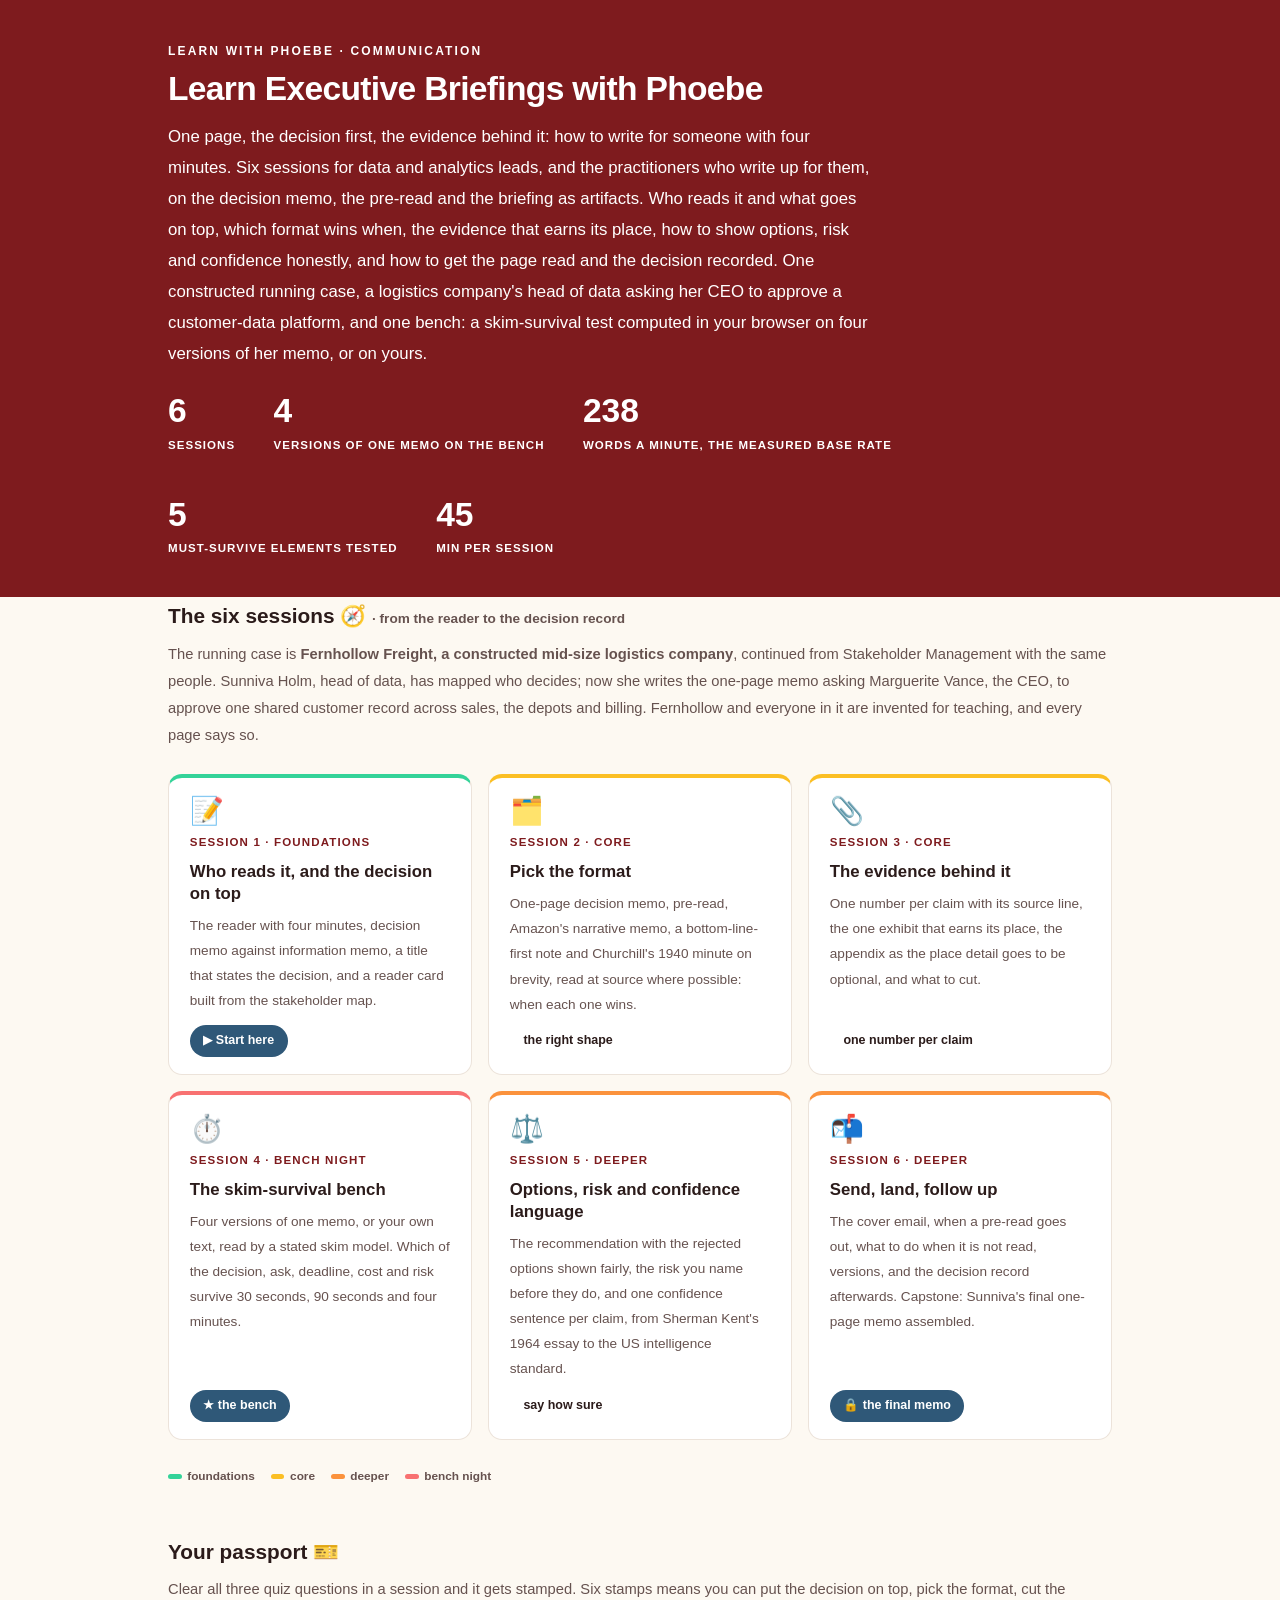
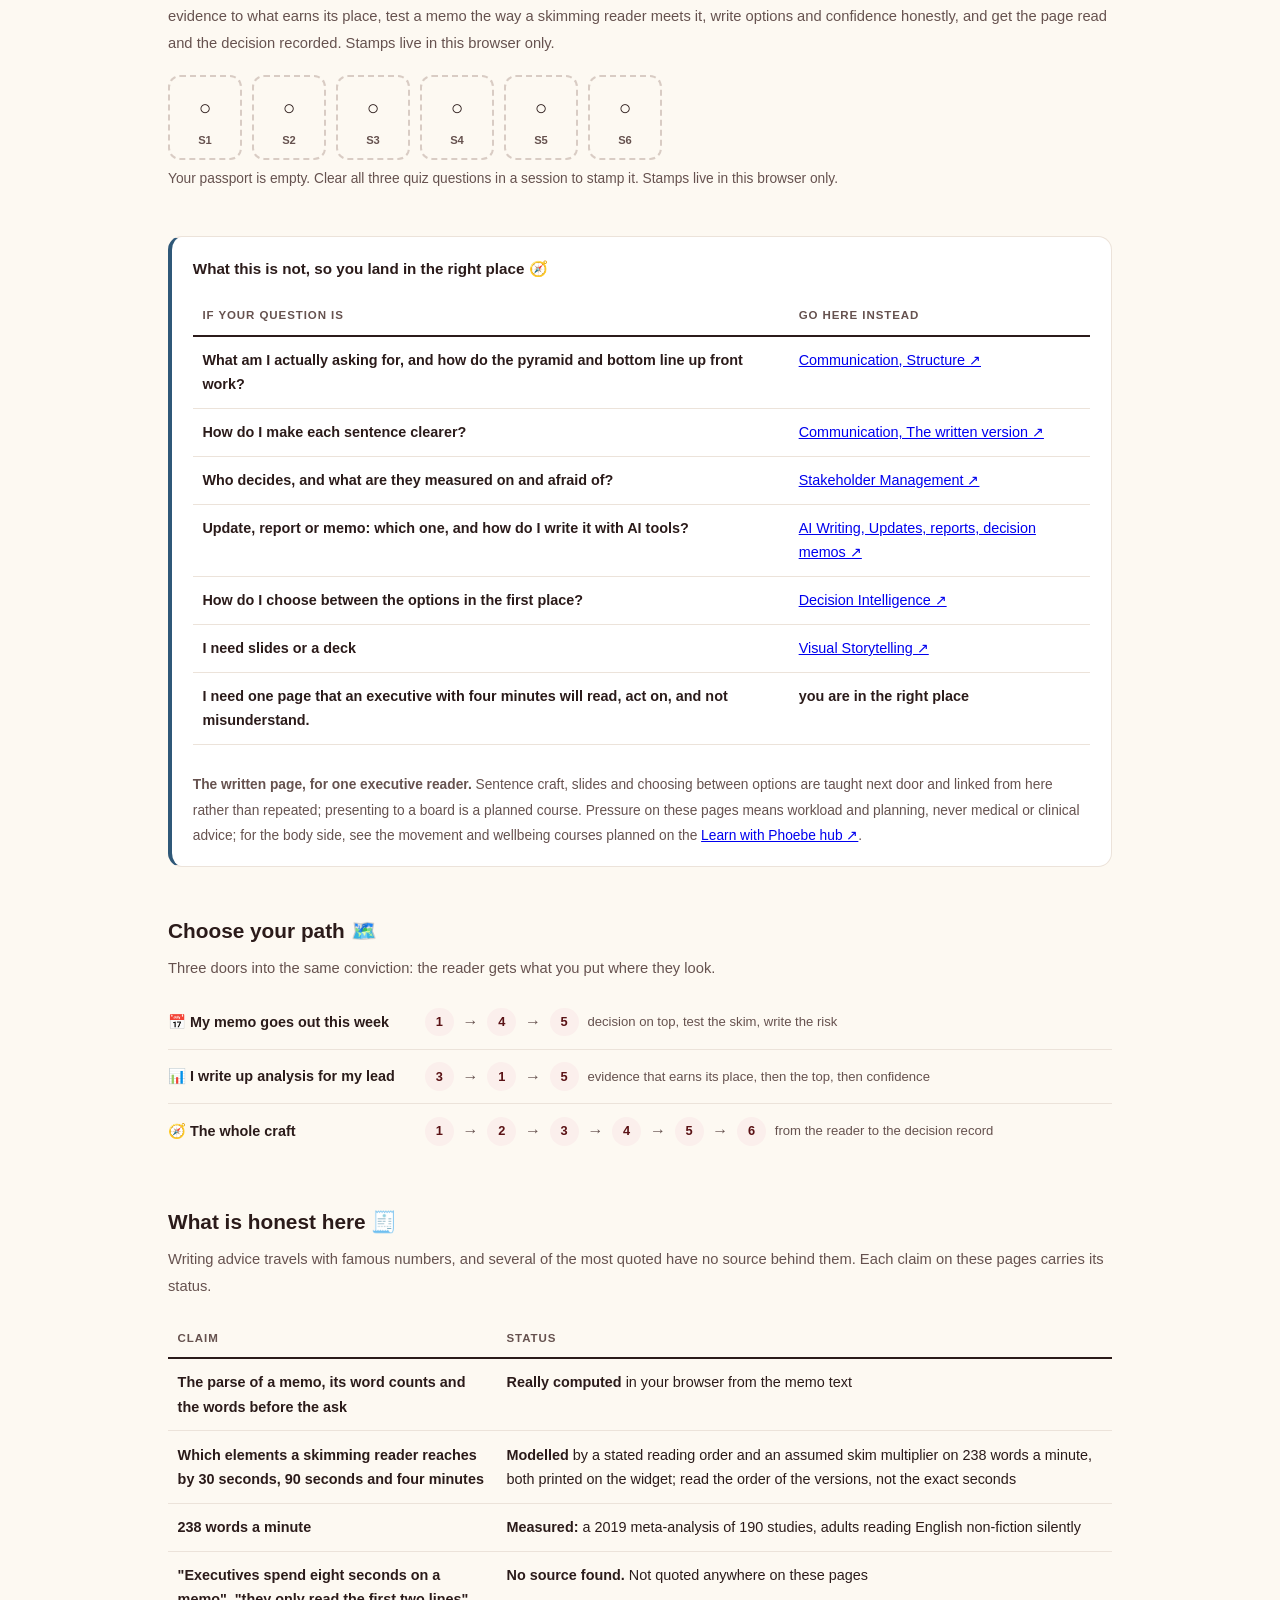
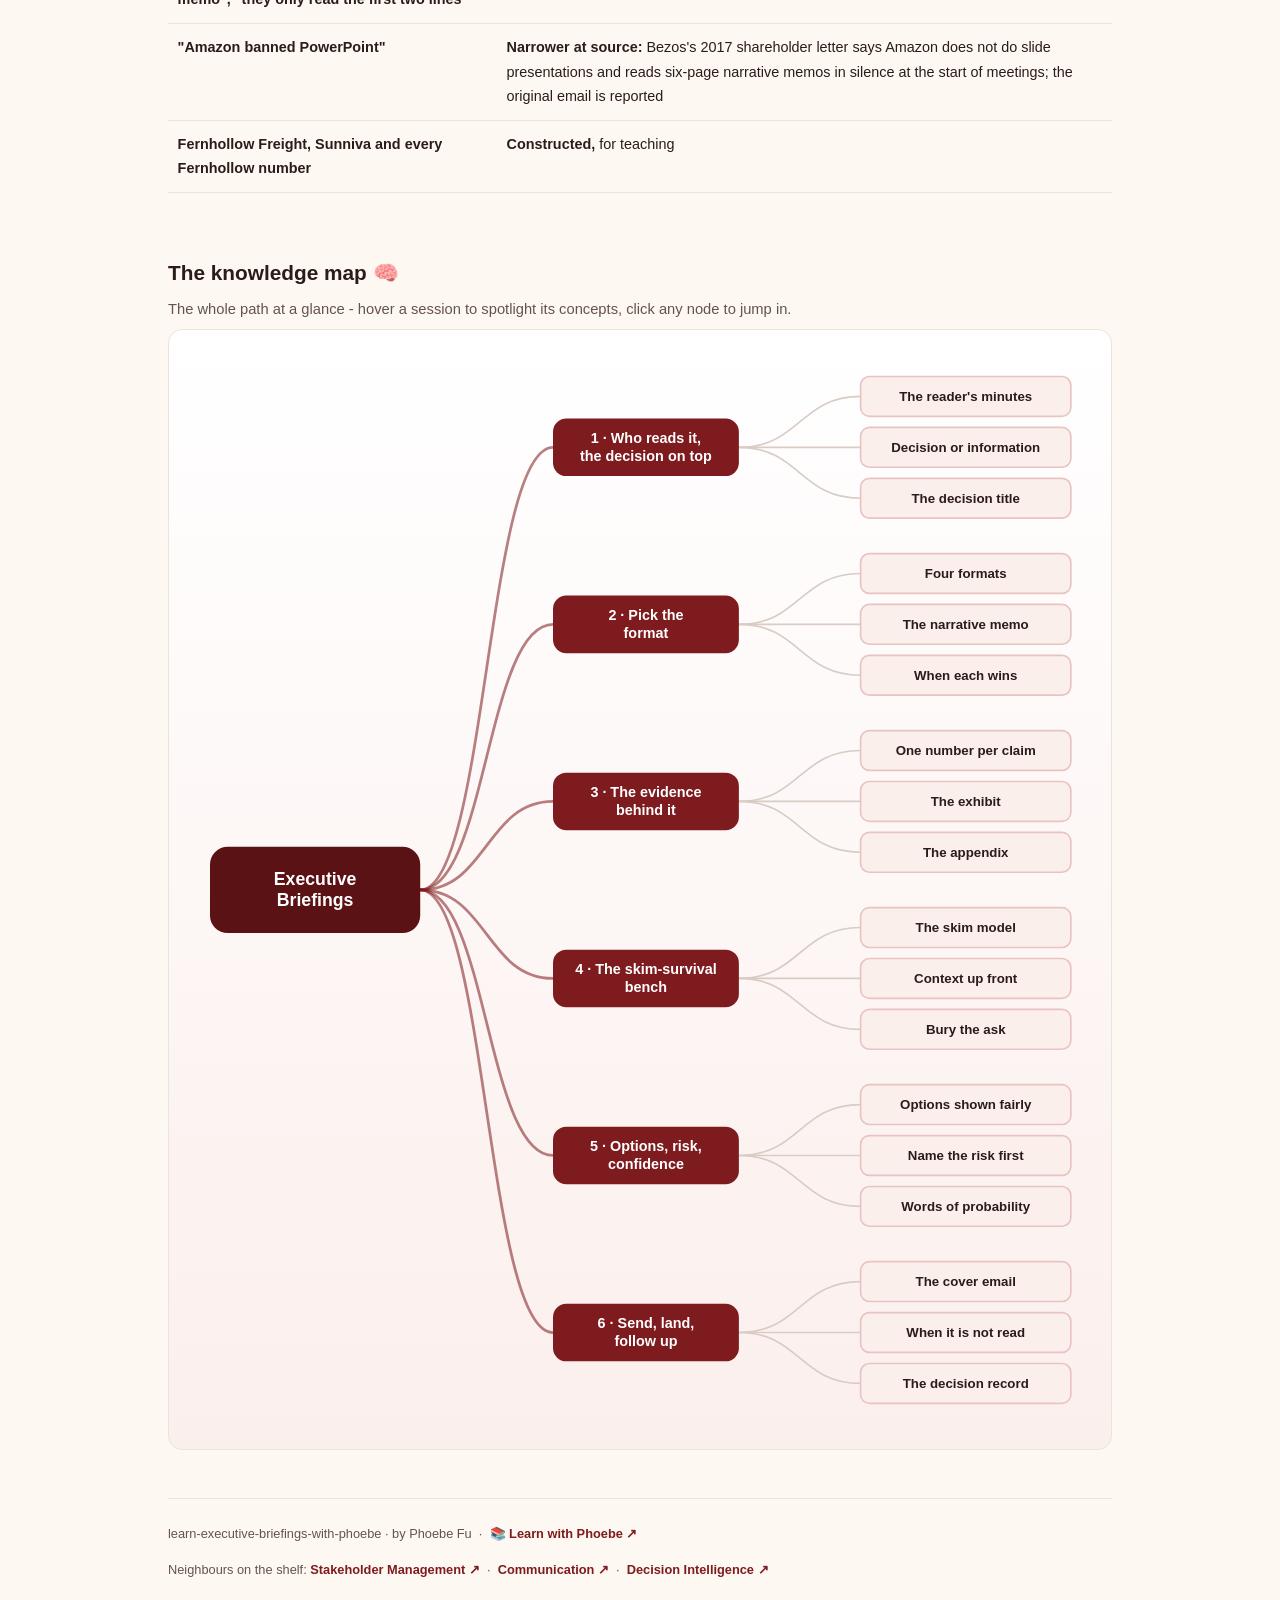
==== index.html @ 13fd1278 "Executive Briefings & Memos: six sessions on the one-page decision memo, with a skim-survival bench " ====
<!DOCTYPE html>
<html lang="en">
<head>
<meta charset="UTF-8">
<meta name="viewport" content="width=device-width, initial-scale=1.0">
<!-- social:start -->
<meta name="description" content="Six sessions on writing one page for an executive who has four minutes: the decision on top, the right format, the evidence behind it, a skim-survival bench computed in your browser, options and confidence language, and getting the memo read. Free, by Phoebe Fu.">
<meta property="og:type" content="website">
<meta property="og:site_name" content="Learn with Phoebe">
<meta property="og:title" content="Learn Executive Briefings with Phoebe">
<meta property="og:description" content="One page, the decision first, the evidence behind it: how to write for someone with four minutes.">
<meta property="og:url" content="https://phoebefu6.github.io/learn-executive-briefings-with-phoebe/">
<meta property="og:image" content="https://phoebefu6.github.io/learn-executive-briefings-with-phoebe/assets/og-cover.png">
<meta property="og:image:width" content="1200">
<meta property="og:image:height" content="630">
<meta name="twitter:card" content="summary_large_image">
<meta name="twitter:title" content="Learn Executive Briefings with Phoebe">
<meta name="twitter:description" content="One page, the decision first, the evidence behind it. A skim-survival bench computed in your browser.">
<meta name="twitter:image" content="https://phoebefu6.github.io/learn-executive-briefings-with-phoebe/assets/og-cover.png">
<!-- social:end -->
<title>Learn Executive Briefings with Phoebe</title>
<link rel="stylesheet" href="assets/style.css?v=2">
<style>

  .stats-row { display: flex; gap: 2.4rem; margin-top: 1.5rem; flex-wrap: wrap; }
  .stat b { display: block; font-size: 2.1rem; font-weight: 800; line-height: 1.05; font-variant-numeric: tabular-nums; }
  .stat span { font-size: .72rem; opacity: 1; text-transform: uppercase; letter-spacing: .09em; font-weight: 600; }

  .course-grid { display: grid; grid-template-columns: repeat(auto-fit, minmax(17rem, 1fr)); gap: 1rem; margin-top: 1.5rem; }
  .course-card {
    border: 1px solid var(--hairline);
    border-top: 4px solid var(--diff, var(--indigo));
    border-radius: var(--radius);
    padding: 1.2rem 1.3rem 1.1rem;
    display: flex;
    flex-direction: column;
    gap: .5rem;
    text-decoration: none;
    color: var(--ink);
    background: #fff;
    transition: box-shadow .15s ease, border-color .15s ease, transform .15s ease;
    position: relative;
  }
  .course-card:hover { border-color: var(--indigo-soft); border-top-color: var(--diff, var(--indigo)); box-shadow: 0 8px 28px rgba(var(--shadow-rgb),.16); transform: translateY(-3px); }
  .course-card .cicon { font-size: 1.7rem; line-height: 1; }
  .course-card .cnum { font-size: .72rem; font-weight: 700; color: var(--indigo); text-transform: uppercase; letter-spacing: .1em; }
  .course-card h3 { font-size: 1.05rem; font-weight: 800; line-height: 1.3; }
  .course-card p { font-size: .85rem; color: var(--muted); flex: 1; }
  .course-card .meta { display: flex; gap: .4rem; flex-wrap: wrap; }

  .diff-legend { display: flex; gap: 1rem; margin-top: 1.6rem; font-size: .74rem; color: var(--muted); font-weight: 600; flex-wrap: wrap; }
  .diff-legend i { display: inline-block; width: .85rem; height: .35rem; border-radius: 999px; margin-right: .35rem; vertical-align: middle; }

  .paths { margin-top: 2.6rem; }
  .paths h2 { font-size: 1.3rem; font-weight: 800; margin-bottom: .3rem; }
  .paths .plede { color: var(--muted); font-size: .92rem; margin-bottom: .8rem; }
  .path { display: flex; gap: .55rem; align-items: center; padding: .75rem 0; border-bottom: .5px solid var(--hairline); flex-wrap: wrap; }
  .path:last-child { border-bottom: none; }
  .path b { min-width: 15.5rem; font-size: .9rem; }
  .path .pstep { background: var(--indigo-50); color: var(--indigo-deep); border-radius: 999px; padding: .16rem .68rem; font-weight: 700; font-size: .8rem; text-decoration: none; transition: all .12s ease; }
  .path .pstep:hover { background: var(--indigo); color: #fff; }
  .path .parr { color: var(--muted); font-weight: 700; }

  .mm-section { margin-top: 1.6rem; }
  .mm-section h2 { font-size: 1.3rem; font-weight: 800; margin-bottom: .2rem; }
  .mm-section .mm-lede { color: var(--muted); font-size: .92rem; margin-bottom: .4rem; }
  .mm-wrap { border: 1px solid var(--hairline); border-radius: var(--radius); background: linear-gradient(180deg,#fff,var(--indigo-50)); padding: .6rem; overflow-x: auto; }
  .mm-svg { width: 100%; height: auto; display: block; max-width: 60rem; margin: 0 auto; min-width: 34rem; }
  .mm-link { cursor: pointer; text-decoration: none; }
  .mm-node rect { transition: opacity .15s ease, filter .15s ease; }
  .mm-node text { pointer-events: none; }
  .mm-link:hover .mm-node rect { filter: brightness(1.06); }
  .mm-edge { transition: opacity .15s ease; }

  .not-this { border: 1px solid var(--hairline); border-left: 4px solid var(--clay); border-radius: var(--radius); background: #fff; padding: 1.1rem 1.3rem; margin-top: 1.2rem; }
  .not-this h3 { font-size: .95rem; font-weight: 800; margin-bottom: .5rem; }
</style>
</head>
<body>
<header class="masthead">
  <div class="wrap">
    <div class="eyebrow">Learn with Phoebe · Communication</div>
    <h1>Learn <span class="accent">Executive Briefings</span> with Phoebe</h1>
    <p class="sub">One page, the decision first, the evidence behind it: how to write for someone with four minutes. Six sessions for data and analytics leads, and the practitioners who write up for them, on the decision memo, the pre-read and the briefing as artifacts. Who reads it and what goes on top, which format wins when, the evidence that earns its place, how to show options, risk and confidence honestly, and how to get the page read and the decision recorded. One constructed running case, a logistics company's head of data asking her CEO to approve a customer-data platform, and one bench: a skim-survival test computed in your browser on four versions of her memo, or on yours.</p>
    <div class="stats-row">
      <div class="stat"><b data-count="6">6</b><span>sessions</span></div>
      <div class="stat"><b data-count="4">4</b><span>versions of one memo on the bench</span></div>
      <div class="stat"><b data-count="238">238</b><span>words a minute, the measured base rate</span></div>
      <div class="stat"><b data-count="5">5</b><span>must-survive elements tested</span></div>
      <div class="stat"><b data-count="45">45</b><span>min per session</span></div>
    </div>
  </div>
</header>
<main class="wrap">
  <section class="section">
    <div class="paths" style="margin-top:0">
      <h2>The six sessions 🧭 <span style="font-size:.85rem;font-weight:600;color:var(--muted)">· from the reader to the decision record</span></h2>
      <p class="plede">The running case is <strong>Fernhollow Freight, a constructed mid-size logistics company</strong>, continued from Stakeholder Management with the same people. Sunniva Holm, head of data, has mapped who decides; now she writes the one-page memo asking Marguerite Vance, the CEO, to approve one shared customer record across sales, the depots and billing. Fernhollow and everyone in it are invented for teaching, and every page says so.</p>
    </div>
    <div class="course-grid">
      <a class="course-card" href="courses/01-the-decision-on-top.html" style="--diff:#34D399">
        <span class="cicon">📝</span>
        <span class="cnum">Session 1 · foundations</span>
        <h3>Who reads it, and the decision on top</h3>
        <p>The reader with four minutes, decision memo against information memo, a title that states the decision, and a reader card built from the stakeholder map.</p>
        <span class="meta"><span class="pill amber">▶ Start here</span></span>
      </a>
      <a class="course-card" href="courses/02-pick-the-format.html" style="--diff:#FBBF24">
        <span class="cicon">🗂️</span>
        <span class="cnum">Session 2 · core</span>
        <h3>Pick the format</h3>
        <p>One-page decision memo, pre-read, Amazon's narrative memo, a bottom-line-first note and Churchill's 1940 minute on brevity, read at source where possible: when each one wins.</p>
        <span class="meta"><span class="pill">the right shape</span></span>
      </a>
      <a class="course-card" href="courses/03-the-evidence-behind-it.html" style="--diff:#FBBF24">
        <span class="cicon">📎</span>
        <span class="cnum">Session 3 · core</span>
        <h3>The evidence behind it</h3>
        <p>One number per claim with its source line, the one exhibit that earns its place, the appendix as the place detail goes to be optional, and what to cut.</p>
        <span class="meta"><span class="pill">one number per claim</span></span>
      </a>
      <a class="course-card" href="courses/04-the-skim-survival-bench.html" style="--diff:#F87171">
        <span class="cicon">⏱️</span>
        <span class="cnum">Session 4 · bench night</span>
        <h3>The skim-survival bench</h3>
        <p>Four versions of one memo, or your own text, read by a stated skim model. Which of the decision, ask, deadline, cost and risk survive 30 seconds, 90 seconds and four minutes.</p>
        <span class="meta"><span class="pill amber">★ the bench</span></span>
      </a>
      <a class="course-card" href="courses/05-options-risk-and-confidence.html" style="--diff:#FB923C">
        <span class="cicon">⚖️</span>
        <span class="cnum">Session 5 · deeper</span>
        <h3>Options, risk and confidence language</h3>
        <p>The recommendation with the rejected options shown fairly, the risk you name before they do, and one confidence sentence per claim, from Sherman Kent's 1964 essay to the US intelligence standard.</p>
        <span class="meta"><span class="pill">say how sure</span></span>
      </a>
      <a class="course-card" href="courses/06-send-land-follow-up.html" style="--diff:#FB923C">
        <span class="cicon">📬</span>
        <span class="cnum">Session 6 · deeper</span>
        <h3>Send, land, follow up</h3>
        <p>The cover email, when a pre-read goes out, what to do when it is not read, versions, and the decision record afterwards. Capstone: Sunniva's final one-page memo assembled.</p>
        <span class="meta"><span class="pill amber">🔒 the final memo</span></span>
      </a>
    </div>
    <div class="diff-legend">
      <span><i style="background:#34D399"></i>foundations</span>
      <span><i style="background:#FBBF24"></i>core</span>
      <span><i style="background:#FB923C"></i>deeper</span>
      <span><i style="background:#F87171"></i>bench night</span>
    </div>
  </section>
  <section class="section">
    <div class="paths" style="margin-top:0">
      <h2>Your passport 🎫</h2>
      <p class="plede">Clear all three quiz questions in a session and it gets stamped. Six stamps means you can put the decision on top, pick the format, cut the evidence to what earns its place, test a memo the way a skimming reader meets it, write options and confidence honestly, and get the page read and the decision recorded. Stamps live in this browser only.</p>
    </div>
    <div class="pp-strip"></div>
  </section>
  <section class="section">
    <div class="not-this">
      <h3>What this is not, so you land in the right place 🧭</h3>
      <table class="clean">
        <tr><th>If your question is</th><th>Go here instead</th></tr>
        <tr><td>What am I actually asking for, and how do the pyramid and bottom line up front work?</td><td><a href="https://phoebefu6.github.io/learn-communication-with-phoebe/courses/03-structure.html">Communication, Structure ↗</a></td></tr>
        <tr><td>How do I make each sentence clearer?</td><td><a href="https://phoebefu6.github.io/learn-communication-with-phoebe/courses/04-the-written-version.html">Communication, The written version ↗</a></td></tr>
        <tr><td>Who decides, and what are they measured on and afraid of?</td><td><a href="https://phoebefu6.github.io/learn-stakeholder-management-with-phoebe/">Stakeholder Management ↗</a></td></tr>
        <tr><td>Update, report or memo: which one, and how do I write it with AI tools?</td><td><a href="https://phoebefu6.github.io/learn-ai-writing-with-phoebe/courses/b5-updates-and-memos.html">AI Writing, Updates, reports, decision memos ↗</a></td></tr>
        <tr><td>How do I choose between the options in the first place?</td><td><a href="https://phoebefu6.github.io/learn-decision-intelligence-with-phoebe/">Decision Intelligence ↗</a></td></tr>
        <tr><td>I need slides or a deck</td><td><a href="https://phoebefu6.github.io/learn-visual-storytelling-with-phoebe/">Visual Storytelling ↗</a></td></tr>
        <tr><td><strong>I need one page that an executive with four minutes will read, act on, and not misunderstand.</strong></td><td><strong>you are in the right place</strong></td></tr>
      </table>
      <p style="margin-top:.7rem;font-size:.86rem;color:var(--muted)"><strong>The written page, for one executive reader.</strong> Sentence craft, slides and choosing between options are taught next door and linked from here rather than repeated; presenting to a board is a planned course. Pressure on these pages means workload and planning, never medical or clinical advice; for the body side, see the movement and wellbeing courses planned on the <a href="https://phoebefu6.github.io/learn-with-phoebe/">Learn with Phoebe hub ↗</a>.</p>
    </div>
  </section>
  <section class="section">
    <div class="paths">
      <h2>Choose your path 🗺️</h2>
      <p class="plede">Three doors into the same conviction: the reader gets what you put where they look.</p>
      <div class="path"><b>📅 My memo goes out this week</b>
        <a class="pstep" href="courses/01-the-decision-on-top.html">1</a><span class="parr">→</span>
        <a class="pstep" href="courses/04-the-skim-survival-bench.html">4</a><span class="parr">→</span>
        <a class="pstep" href="courses/05-options-risk-and-confidence.html">5</a>
        <span style="font-size:.82rem;color:var(--muted)">decision on top, test the skim, write the risk</span>
      </div>
      <div class="path"><b>📊 I write up analysis for my lead</b>
        <a class="pstep" href="courses/03-the-evidence-behind-it.html">3</a><span class="parr">→</span>
        <a class="pstep" href="courses/01-the-decision-on-top.html">1</a><span class="parr">→</span>
        <a class="pstep" href="courses/05-options-risk-and-confidence.html">5</a>
        <span style="font-size:.82rem;color:var(--muted)">evidence that earns its place, then the top, then confidence</span>
      </div>
      <div class="path"><b>🧭 The whole craft</b>
        <a class="pstep" href="courses/01-the-decision-on-top.html">1</a><span class="parr">→</span>
        <a class="pstep" href="courses/02-pick-the-format.html">2</a><span class="parr">→</span>
        <a class="pstep" href="courses/03-the-evidence-behind-it.html">3</a><span class="parr">→</span>
        <a class="pstep" href="courses/04-the-skim-survival-bench.html">4</a><span class="parr">→</span>
        <a class="pstep" href="courses/05-options-risk-and-confidence.html">5</a><span class="parr">→</span>
        <a class="pstep" href="courses/06-send-land-follow-up.html">6</a>
        <span style="font-size:.82rem;color:var(--muted)">from the reader to the decision record</span>
      </div>
    </div>
  </section>
  <section class="section">
    <div class="paths" style="margin-top:0">
      <h2>What is honest here 🧾</h2>
      <p class="plede">Writing advice travels with famous numbers, and several of the most quoted have no source behind them. Each claim on these pages carries its status.</p>
    </div>
    <table class="clean">
      <tr><th>Claim</th><th>Status</th></tr>
      <tr><td>The parse of a memo, its word counts and the words before the ask</td><td><strong>Really computed</strong> in your browser from the memo text</td></tr>
      <tr><td>Which elements a skimming reader reaches by 30 seconds, 90 seconds and four minutes</td><td><strong>Modelled</strong> by a stated reading order and an assumed skim multiplier on 238 words a minute, both printed on the widget; read the order of the versions, not the exact seconds</td></tr>
      <tr><td>238 words a minute</td><td><strong>Measured:</strong> a 2019 meta-analysis of 190 studies, adults reading English non-fiction silently</td></tr>
      <tr><td>"Executives spend eight seconds on a memo", "they only read the first two lines"</td><td><strong>No source found.</strong> Not quoted anywhere on these pages</td></tr>
      <tr><td>"Amazon banned PowerPoint"</td><td><strong>Narrower at source:</strong> Bezos's 2017 shareholder letter says Amazon does not do slide presentations and reads six-page narrative memos in silence at the start of meetings; the original email is reported</td></tr>
      <tr><td>Fernhollow Freight, Sunniva and every Fernhollow number</td><td><strong>Constructed,</strong> for teaching</td></tr>
    </table>
  </section>
  <section class="section mm-section">
    <h2>The knowledge map 🧠</h2>
    <p class="mm-lede">The whole path at a glance - hover a session to spotlight its concepts, click any node to jump in.</p>
    <div class="mm-wrap"><div id="mindmap"></div></div>
  </section>
  <footer class="pagefoot">
    <span>learn-executive-briefings-with-phoebe · by Phoebe Fu &nbsp;·&nbsp; 📚 <a href="https://phoebefu6.github.io/learn-with-phoebe/">Learn with Phoebe ↗</a></span>
    <span>Neighbours on the shelf: <a href="https://phoebefu6.github.io/learn-stakeholder-management-with-phoebe/">Stakeholder Management ↗</a> &nbsp;·&nbsp; <a href="https://phoebefu6.github.io/learn-communication-with-phoebe/">Communication ↗</a> &nbsp;·&nbsp; <a href="https://phoebefu6.github.io/learn-decision-intelligence-with-phoebe/">Decision Intelligence ↗</a></span>
  </footer>
</main>
<script>
window.MINDMAP_DATA = {
 "title": "Executive\nBriefings",
 "centerColor": "#5A1215",
 "sessions": [
  {
   "label": "Who reads it,\nthe decision on top",
   "href": "courses/01-the-decision-on-top.html",
   "color": "#34D399",
   "concepts": [
    {
     "label": "The reader's minutes",
     "href": "courses/01-the-decision-on-top.html"
    },
    {
     "label": "Decision or information",
     "href": "courses/01-the-decision-on-top.html"
    },
    {
     "label": "The decision title",
     "href": "courses/01-the-decision-on-top.html"
    }
   ]
  },
  {
   "label": "Pick the\nformat",
   "href": "courses/02-pick-the-format.html",
   "color": "#FBBF24",
   "concepts": [
    {
     "label": "Four formats",
     "href": "courses/02-pick-the-format.html"
    },
    {
     "label": "The narrative memo",
     "href": "courses/02-pick-the-format.html"
    },
    {
     "label": "When each wins",
     "href": "courses/02-pick-the-format.html"
    }
   ]
  },
  {
   "label": "The evidence\nbehind it",
   "href": "courses/03-the-evidence-behind-it.html",
   "color": "#FBBF24",
   "concepts": [
    {
     "label": "One number per claim",
     "href": "courses/03-the-evidence-behind-it.html"
    },
    {
     "label": "The exhibit",
     "href": "courses/03-the-evidence-behind-it.html"
    },
    {
     "label": "The appendix",
     "href": "courses/03-the-evidence-behind-it.html"
    }
   ]
  },
  {
   "label": "The skim-survival\nbench",
   "href": "courses/04-the-skim-survival-bench.html",
   "color": "#F87171",
   "concepts": [
    {
     "label": "The skim model",
     "href": "courses/04-the-skim-survival-bench.html"
    },
    {
     "label": "Context up front",
     "href": "courses/04-the-skim-survival-bench.html"
    },
    {
     "label": "Bury the ask",
     "href": "courses/04-the-skim-survival-bench.html"
    }
   ]
  },
  {
   "label": "Options, risk,\nconfidence",
   "href": "courses/05-options-risk-and-confidence.html",
   "color": "#FB923C",
   "concepts": [
    {
     "label": "Options shown fairly",
     "href": "courses/05-options-risk-and-confidence.html"
    },
    {
     "label": "Name the risk first",
     "href": "courses/05-options-risk-and-confidence.html"
    },
    {
     "label": "Words of probability",
     "href": "courses/05-options-risk-and-confidence.html"
    }
   ]
  },
  {
   "label": "Send, land,\nfollow up",
   "href": "courses/06-send-land-follow-up.html",
   "color": "#FB923C",
   "concepts": [
    {
     "label": "The cover email",
     "href": "courses/06-send-land-follow-up.html"
    },
    {
     "label": "When it is not read",
     "href": "courses/06-send-land-follow-up.html"
    },
    {
     "label": "The decision record",
     "href": "courses/06-send-land-follow-up.html"
    }
   ]
  }
 ]
};
</script>
<script src="assets/mindmap.js?v=1"></script>
<script src="assets/app.js?v=1"></script>
</body>
</html>
---- assets/style.css ----
/* learn-executive-briefings-with-phoebe - editorial bold design system
   Accent: oxblood #7E1B1E · Deep #5A1215 · Mid #6C171A · Contrast: ink-blue slate #2F5878
   (CSS var names still read --indigo/--amber; they hold oxblood and slate.)
   Light surfaces only: warm paper, the code box and the lightbox scrim are light tints. */
:root {
  --indigo: #7E1B1E;
  --indigo-deep: #5A1215;
  --indigo-mid: #6C171A;
  --indigo-soft: #E8C3C2;
  --indigo-50: #FBEFEC;
  --ink: #2B1B1A;
  --muted: #66524F;
  --faint: #D9CCC4;
  --hairline: #ECE3DA;
  --clay: #2F5878;
  --clay-ink: #1D3B52;
  --amber: #2F5878;
  --amber-ink: #1D3B52;
  --amber-50: #E8EFF4;
  --paper: #FDF9F2;
  --code-bg: #F6EEE3;
  --code-ink: #2B1B1A;
  --scrim-rgb: 253,249,242;
  --shadow-rgb: 126,27,30;
  --radius: 14px;
}

* { margin: 0; padding: 0; box-sizing: border-box; }

html { font-size: 16px; scroll-behavior: smooth; }
html.zoom-125 { font-size: 20px; }
html.zoom-150 { font-size: 24px; }

body {
  font-family: "Inter", -apple-system, BlinkMacSystemFont, "Segoe UI", Roboto, sans-serif;
  background: var(--paper);
  color: var(--ink);
  line-height: 1.85;
  font-feature-settings: "tnum";
}

.wrap { max-width: 62rem; margin: 0 auto; padding: 0 1.5rem; }

/* ---------- header band ---------- */
.masthead {
  background: var(--indigo);
  color: #fff;
  padding: 2.5rem 0 2.25rem;
}
.masthead .eyebrow {
  font-size: .75rem;
  letter-spacing: .18em;
  text-transform: uppercase;
  opacity: 1;
  font-weight: 600;
}
.masthead h1 {
  font-size: 2.1rem;
  line-height: 1.15;
  font-weight: 800;
  margin: .5rem 0 .75rem;
  letter-spacing: -.02em;
}
.masthead h1 .accent { color: inherit; }
.masthead .sub { font-size: 1.05rem; opacity: 1; max-width: 44rem; }

.chip-row { display: flex; flex-wrap: wrap; gap: .5rem; margin-top: 1.1rem; }
.chip {
  display: inline-flex;
  align-items: center;
  gap: .35rem;
  border-radius: 999px;
  padding: .25rem .8rem;
  font-size: .78rem;
  font-weight: 600;
  white-space: nowrap;
}
.chip.level { background: #fff; color: var(--indigo); }
.chip.audience { background: rgba(255,255,255,.08); color: #fff; border: 1px solid rgba(255,255,255,.35); }
.chip.time { background: var(--ink); color: #fff; font-variant-numeric: tabular-nums; }


/* ---------- agenda band ----------
   Recovered 2026-09-02. These six repos were scaffolded from a stylesheet that had
   lost this block, so .agenda rendered as run-on inline text ~700px tall inside the
   masthead. 87 of 93 repos carry it; these were the exception, and they were also the
   six the estate sweep could not see. See course-builder/references/field-notes.md.

   .a3 does NOT reuse the donor's `color: var(--amber-ink)`: that pair falls below
   4.5:1 against --amber in all six palettes, which is the same failure the sweep
   flags on the wellbeing courses. The literal below is the darkest tone of this
   repo's own amber-ink that clears 4.5:1, so the band stays bright. Recompute it if
   --amber changes. */
.agenda {
  display: flex;
  border-radius: 999px;
  overflow: hidden;
  margin: 1.4rem 0 0;
  font-size: .72rem;
  font-weight: 600;
  text-align: center;
  color: #fff;
}
.agenda span { padding: .45rem .3rem; white-space: nowrap; overflow: hidden; text-overflow: ellipsis; }
.agenda .a1 { background: var(--indigo-deep); }
.agenda .a2 { background: var(--indigo-mid); }
.agenda .a3 { background: var(--amber); color: #FFFFFF; }
.agenda .a4 { background: var(--indigo-soft); color: var(--ink); }

/* ---------- toolbar ---------- */
.toolbar {
  position: sticky;
  top: 0;
  z-index: 40;
  background: rgba(255,255,255,.94);
  backdrop-filter: blur(6px);
  border-bottom: 1px solid var(--hairline);
  padding: .55rem 0;
}
.toolbar .wrap { display: flex; align-items: center; gap: .5rem; flex-wrap: nowrap; }
.toolbar .crumb { font-size: .8rem; color: var(--muted); font-weight: 600; margin-right: auto; min-width: 0; white-space: nowrap; overflow: hidden; text-overflow: ellipsis; }
.toolbar .btn { white-space: nowrap; flex: none; padding: .38rem .8rem; font-size: .78rem; line-height: 1.2; }
.toolbar .crumb a { color: var(--indigo); text-decoration: none; }
.btn {
  border: 1px solid var(--hairline);
  background: #fff;
  color: var(--ink);
  border-radius: 999px;
  padding: .35rem .9rem;
  font-size: .78rem;
  font-weight: 600;
  cursor: pointer;
  font-family: inherit;
  transition: all .15s ease;
}
.btn:hover { border-color: var(--indigo); color: var(--indigo); }
.btn.primary { background: var(--indigo); border-color: var(--indigo); color: #fff; }
.btn.primary:hover { background: var(--indigo-deep); }

/* ---------- sections ---------- */
main { padding: 2.5rem 0 4rem; }

.section { margin-bottom: 2.8rem; }
.section-kicker { margin-bottom: 1rem; }
.section-kicker .klabel {
  display: block;
  font-size: .72rem;
  text-transform: uppercase;
  letter-spacing: .1em;
  color: var(--indigo);
  font-weight: 700;
  margin-bottom: .35rem;
}
.section-kicker h2 {
  font-size: 1.45rem;
  font-weight: 800;
  letter-spacing: -.01em;
  display: flex;
  align-items: center;
  gap: .7rem;
  flex-wrap: wrap;
}
.section-kicker .tag {
  border-radius: 999px;
  padding: .18rem .7rem;
  font-size: .7rem;
  font-weight: 700;
  text-transform: uppercase;
  letter-spacing: .08em;
}
.tag.concept { background: var(--indigo-50); color: var(--indigo); }
.tag.demo { background: var(--amber-50); color: var(--amber-ink); }
.tag.exercise { background: var(--ink); color: #fff; }

.lede { color: var(--muted); max-width: 46rem; margin-bottom: 1.4rem; line-height: 1.8; }

/* live vs self-study markers on cards */
.mode {
  font-size: .64rem;
  font-weight: 700;
  text-transform: uppercase;
  letter-spacing: .07em;
  padding: .14rem .6rem;
  border-radius: 999px;
  flex: none;
}
.mode.live { background: var(--indigo); color: #fff; }
.mode.self { background: #fff; color: var(--muted); border: 1px solid var(--hairline); }

/* ---------- accordions ---------- */
details.card {
  border: 1px solid var(--hairline);
  border-radius: var(--radius);
  margin-bottom: .8rem;
  overflow: hidden;
  background: #fff;
}
details.card[open] { border-color: var(--indigo-soft); box-shadow: 0 8px 28px rgba(var(--shadow-rgb),.08); }
details.card summary {
  list-style: none;
  cursor: pointer;
  padding: 1rem 1.25rem;
  display: flex;
  align-items: center;
  gap: .75rem;
  font-weight: 700;
  font-size: 1.02rem;
  user-select: none;
}
details.card summary::-webkit-details-marker { display: none; }
details.card summary .dot {
  width: .6rem; height: .6rem;
  border-radius: 999px;
  background: var(--indigo);
  flex: none;
}
details.card summary .mini { margin-left: auto; font-size: .72rem; color: var(--muted); font-weight: 600; white-space: nowrap; }
details.card summary .caret { transition: transform .2s ease; color: var(--indigo); font-size: .8rem; }
details.card[open] summary .caret { transform: rotate(90deg); }
details.card .body { padding: 0 1.25rem 1.4rem; border-top: 1px solid var(--hairline); padding-top: 1.15rem; }
details.card .body p { margin-bottom: 1.05rem; max-width: 48rem; }
details.card .body p:last-child { margin-bottom: 0; }
details.card .body ul, details.card .body ol { margin: 0 0 1.1rem 1.2rem; max-width: 47rem; }
details.card .body li { margin-bottom: .65rem; }
details.card .body h4 { font-size: .95rem; font-weight: 700; margin: 1.1rem 0 .45rem; }
details.card .body h4:first-child { margin-top: 0; }

/* ---------- pills & legends ---------- */
.legend { display: flex; flex-wrap: wrap; gap: .5rem; margin: 0 0 1.2rem; }
.pill {
  display: inline-flex;
  align-items: center;
  gap: .4rem;
  border-radius: 999px;
  padding: .28rem .85rem;
  font-size: .78rem;
  font-weight: 600;
}
.pill.solid { background: var(--indigo); color: #fff; }
.pill.light { background: var(--indigo-50); color: var(--indigo); }
.pill.inkpill { background: var(--ink); color: #fff; }
.pill.amber, .pill.peach { background: var(--amber); color: #fff; }
.pill.bare { color: var(--muted); }

/* ---------- 4D grid ---------- */
.grid-2 { display: grid; grid-template-columns: repeat(auto-fit, minmax(15rem, 1fr)); gap: .8rem; margin: .5rem 0 1rem; }
.d-card {
  border: 1px solid var(--hairline);
  border-left: 4px solid var(--indigo);
  border-radius: 10px;
  padding: 1rem 1.1rem;
}
.d-card h4 { font-size: .95rem; margin-bottom: .3rem; }
.d-card h4 .lead-letter { color: var(--indigo); }
.d-card p { font-size: .86rem; color: var(--muted); margin: 0; }

/* ---------- tables ---------- */
table.clean { width: 100%; border-collapse: collapse; font-size: .9rem; margin: .4rem 0 1rem; }
table.clean th {
  text-align: left;
  font-size: .72rem;
  text-transform: uppercase;
  letter-spacing: .08em;
  color: var(--muted);
  padding: .5rem .6rem;
  border-bottom: 2px solid var(--ink);
}
table.clean td { padding: .7rem .6rem; border-bottom: .5px solid var(--hairline); vertical-align: top; line-height: 1.7; }
table.clean td:first-child { font-weight: 600; }

/* ---------- prompt boxes ---------- */
.prompt-box{
  position: relative;
  background: #FBEFEC;
  border: 1px solid #ECE3DA;
  color: #2B1B1A;
  border-radius: var(--radius);
  padding: 1.1rem 1.2rem;
  margin: 1rem 0 1.2rem;
  font-family: "SF Mono", ui-monospace, Menlo, Consolas, monospace;
  font-size: .84rem;
  line-height: 1.65;
  white-space: pre-wrap;
  word-break: break-word;
}
.prompt-box .label{
  position: absolute;
  top: -0.7rem;
  left: 1rem;
  background: #7E1B1E;
  color: #FFFFFF;
  font-family: "Inter", -apple-system, sans-serif;
  font-size: .68rem;
  font-weight: 700;
  letter-spacing: .06em;
  text-transform: uppercase;
  border-radius: 999px;
  padding: .15rem .7rem;
}
.prompt-box.bad .label { background: var(--faint); color: var(--ink); }
.prompt-box.good .label { background: var(--amber); color: #fff; }
.copy-btn{
  position: absolute;
  top: .7rem;
  right: .7rem;
  background: var(--indigo-50);
  border: 1px solid var(--faint);
  color: var(--indigo-deep);
  border-radius: 999px;
  padding: .25rem .8rem;
  font-size: .72rem;
  font-weight: 600;
  cursor: pointer;
  font-family: "Inter", -apple-system, sans-serif;
  transition: background .15s ease;
}
.copy-btn:hover { background: var(--indigo-soft); }
.copy-btn.copied { background: var(--amber); border-color: var(--amber); color: #fff; }

/* ---------- demo steps ---------- */
.steps { counter-reset: step; margin: .6rem 0 1rem; }
.step {
  display: grid;
  grid-template-columns: max-content minmax(0, 1fr);
  column-gap: .9rem;
  row-gap: .2rem;
  padding: .85rem 0;
  border-bottom: .5px solid var(--hairline);
}
.step > * { grid-column: 2; min-width: 0; }
.step > .prompt-box { margin: .8rem 0 .4rem; }
.step:last-child { border-bottom: none; }
.step::before {
  counter-increment: step;
  content: counter(step);
  flex: none;
  width: 1.7rem; height: 1.7rem;
  border-radius: 999px;
  background: var(--indigo-50);
  color: var(--indigo);
  font-weight: 700;
  font-size: .85rem;
  display: inline-flex;
  align-items: center;
  justify-content: center;
  margin-top: .1rem;
}
.step p { margin: 0; }
/* A code box inside a step sits BELOW the step text at full width. Without this the flex row
 * puts it in a half-width column beside the text and wraps code mid-token. */
.step { flex-wrap: wrap; }
.step > p { flex: 1 1 0; min-width: 0; }
.step > .prompt-box { flex: 1 1 100%; margin: .7rem 0 .2rem; word-break: normal; overflow-x: auto; }

/* ---------- callouts ---------- */
.callout {
  border-radius: var(--radius);
  padding: 1rem 1.2rem;
  margin: 1rem 0;
  font-size: .92rem;
}
.callout.tip { background: var(--indigo-50); border-left: 4px solid var(--indigo); }
.callout.win { background: var(--amber-50); border-left: 4px solid var(--amber); }
.callout strong:first-child { display: block; margin-bottom: .2rem; }

.callout.example {
  background: #FFFFFF;
  border: 1px solid var(--hairline);
  border-left: 4px solid var(--amber);
  font-size: .9rem;
}
.callout.example .ex-pill {
  display: inline-block;
  background: var(--amber);
  color: #fff;
  border-radius: 999px;
  padding: .15rem .7rem;
  font-size: .68rem;
  font-weight: 700;
  text-transform: uppercase;
  letter-spacing: .06em;
  margin-bottom: .5rem;
}
.callout.example p { margin: 0 0 .75rem; max-width: 47rem; }
.callout.example p:last-child { margin-bottom: 0; }
.callout.example ul { margin: 0 0 0 1.1rem; max-width: 46rem; }
.callout.example li { margin-bottom: .6rem; }
.callout.example li:last-child { margin-bottom: 0; }

/* ---------- zoomable figures ---------- */
figure.zoomable {
  border: 1px solid var(--hairline);
  border-radius: var(--radius);
  padding: 1.2rem;
  margin: 1rem 0 1.4rem;
  cursor: zoom-in;
  transition: box-shadow .15s ease;
  background: #fff;
}
figure.zoomable:hover { box-shadow: 0 8px 28px rgba(var(--shadow-rgb),.12); }
figure.zoomable svg, figure.zoomable img { width: 100%; height: auto; display: block; }
figure.zoomable figcaption {
  margin-top: .6rem;
  font-size: .76rem;
  color: var(--muted);
  font-weight: 600;
  display: flex;
  align-items: center;
  gap: .4rem;
}

.lightbox{
  position: fixed;
  inset: 0;
  z-index: 100;
  background: rgba(var(--scrim-rgb),.9);
  display: none;
  align-items: center;
  justify-content: center;
  padding: 3vh 3vw;
  cursor: zoom-out;
}
.lightbox.open { display: flex; }
.lightbox .inner{
  background: #fff;
  border: 1px solid #ECE3DA;
  box-shadow: 0 10px 40px rgba(43,27,26,.14);
  border-radius: var(--radius);
  padding: 2rem;
  max-width: 94vw;
  max-height: 92vh;
  overflow: auto;
}
.lightbox .inner svg, .lightbox .inner img { width: min(88vw, 70rem); height: auto; }
.lightbox .close-hint{
  position: fixed;
  top: 1rem; right: 1.4rem;
  color: var(--ink);
  font-size: .8rem;
  font-weight: 600;
  opacity: 1;
}

/* ---------- courses covered ---------- */
.covered { border: 1px solid var(--hairline); border-radius: var(--radius); overflow: hidden; }
.covered-row {
  display: flex;
  align-items: baseline;
  gap: .8rem;
  padding: .75rem 1.1rem;
  border-bottom: .5px solid var(--hairline);
  font-size: .9rem;
}
.covered-row:last-child { border-bottom: none; }
.covered-row .status { flex: none; }
.covered-row .name { font-weight: 600; }
.covered-row .note { margin-left: auto; color: var(--muted); font-size: .78rem; text-align: right; }

/* ---------- cheat sheet footer ---------- */
.cheat{
  background: var(--indigo-50);
  color: var(--ink);
  border: 1px solid var(--indigo-soft);
  border-radius: var(--radius);
  padding: 1.6rem 1.6rem 1.3rem;
  margin-top: 3rem;
}
.cheat h3 { font-size: 1.1rem; margin-bottom: 1rem; }
.cheat h3 span { color: var(--indigo); }
.cheat .grid-2 { gap: 1rem; }
.cheat .cheat-item { border-left: 3px solid var(--indigo-mid); padding-left: .8rem; }
.cheat .cheat-item b { display: block; font-size: .85rem; color: var(--indigo-deep); }
.cheat .cheat-item span { font-size: .82rem; color: var(--ink); }

footer.pagefoot {
  border-top: 1px solid var(--hairline);
  margin-top: 3rem;
  padding: 1.4rem 0 2.5rem;
  font-size: .8rem;
  color: var(--muted);
  display: flex;
  justify-content: space-between;
  flex-wrap: wrap;
  gap: .8rem;
}
footer.pagefoot a { color: var(--indigo); text-decoration: none; font-weight: 600; }

/* ---------- wayfinding: reading progress + section dots + part numbers ---------- */

#progress-bar {
  position: fixed;
  top: 0; left: 0;
  height: 3px;
  width: 0;
  background: linear-gradient(90deg, var(--indigo), var(--amber));
  z-index: 90;
}

.pagenav {
  position: fixed;
  right: 1.1rem;
  top: 50%;
  transform: translateY(-50%);
  z-index: 50;
  display: flex;
  flex-direction: column;
  gap: .55rem;
}
.pagenav a {
  width: .68rem; height: .68rem;
  border-radius: 999px;
  background: #fff;
  border: 2px solid var(--faint);
  display: block;
  position: relative;
  transition: all .15s ease;
}
.pagenav a:hover { border-color: var(--indigo); transform: scale(1.3); }
.pagenav a.active { background: var(--indigo); border-color: var(--indigo); }
.pagenav a .nlabel {
  position: absolute;
  right: 1.4rem;
  top: 50%;
  transform: translateY(-50%);
  background: #fff;
  color: var(--ink);
  border: 1px solid var(--faint);
  font-size: .7rem;
  font-weight: 600;
  padding: .22rem .65rem;
  border-radius: 6px;
  white-space: nowrap;
  opacity: 0;
  pointer-events: none;
  transition: opacity .15s ease;
}
.pagenav a:hover .nlabel { opacity: 1; }
@media (max-width: 74rem) { .pagenav { display: none; } }

main { counter-reset: partnum -1; }
.section .section-kicker { position: relative; }
.section .section-kicker::before {
  counter-increment: partnum;
  content: counter(partnum, decimal-leading-zero);
  position: absolute;
  right: 0;
  top: -1.2rem;
  font-size: 4.4rem;
  font-weight: 800;
  color: var(--indigo-50);
  line-height: 1;
  font-variant-numeric: tabular-nums;
  pointer-events: none;
  z-index: 0;
}
.section .section-kicker > * { position: relative; z-index: 1; }

details.card summary { transition: background .15s ease; }
details.card summary:hover { background: #FBEFEC; }

/* ---------- journey strip: you are here in the series ---------- */
.journey {
  display: flex;
  align-items: center;
  gap: .45rem;
  margin-top: 1.1rem;
  flex-wrap: wrap;
}
.journey .jlabel { font-size: .7rem; font-weight: 700; text-transform: uppercase; letter-spacing: .09em; opacity: 1; margin-right: .3rem; }
.journey a {
  width: 1.7rem; height: 1.7rem;
  border-radius: 999px;
  display: inline-flex;
  align-items: center;
  justify-content: center;
  font-size: .8rem;
  font-weight: 700;
  text-decoration: none;
  color: #fff;
  border: 1.5px solid rgba(255,255,255,.45);
  transition: all .15s ease;
  font-variant-numeric: tabular-nums;
}
.journey a:hover { border-color: #fff; transform: scale(1.12); }
.journey a.here { background: #fff; color: var(--indigo); border-color: #fff; }
.journey a.dd-chip { width: auto; border-radius: 999px; padding: 0 .7rem; font-size: .72rem; }

/* ---------- check-yourself quiz ---------- */
.quiz-q {
  border: 1px solid var(--hairline);
  border-radius: var(--radius);
  padding: 1.1rem 1.25rem 1rem;
  margin-bottom: .9rem;
  background: #fff;
}
.quiz-q .qtext { font-weight: 700; margin-bottom: .7rem; }
.quiz-q .qopt {
  display: block;
  width: 100%;
  text-align: left;
  background: #fff;
  border: 1px solid var(--hairline);
  border-radius: 10px;
  padding: .6rem .9rem;
  margin-bottom: .5rem;
  font-size: .9rem;
  font-family: inherit;
  color: var(--ink);
  cursor: pointer;
  transition: all .15s ease;
}
.quiz-q .qopt:hover { border-color: var(--indigo); background: var(--indigo-50); }
.quiz-q .qopt.correct { background: var(--indigo); border-color: var(--indigo); color: #fff; font-weight: 600; }
.quiz-q .qopt.correct::after { content: "  ✓"; }
.quiz-q .qopt.wrong { background: #FEF2F2; border-color: #FCA5A5; color: #991B1B; animation: qshake .3s ease; }
.quiz-q .qopt.wrong::after { content: "  ✗ try again"; font-size: .78rem; }
.quiz-q .qopt:disabled { cursor: default; }
.quiz-q .qwhy {
  display: none;
  background: var(--amber-50);
  border-left: 4px solid var(--amber);
  border-radius: 8px;
  padding: .6rem .9rem;
  font-size: .86rem;
  margin-top: .3rem;
}
.quiz-q.answered .qwhy { display: block; }
@keyframes qshake {
  0%, 100% { transform: translateX(0); }
  25% { transform: translateX(-5px); }
  75% { transform: translateX(5px); }
}
.quiz-score { font-weight: 700; color: var(--indigo); margin-top: .4rem; }

@media (prefers-reduced-motion: reduce) {
  .quiz-q .qopt.wrong { animation: none; }
  .journey a:hover { transform: none; }
}

/* ---------- micro-interactions (react-bits inspired, vanilla) ---------- */

/* BlurText: staggered word reveal on the masthead headline */
.masthead h1 .bw {
  display: inline-block;
  opacity: 0;
  filter: blur(8px);
  transform: translateY(.35em);
  animation: bw-in .7s cubic-bezier(.22,.9,.35,1) forwards;
  animation-delay: var(--bw-delay, 0s);
}
@keyframes bw-in {
  to { opacity: 1; filter: blur(0); transform: translateY(0); }
}

/* SpotlightCard: cursor-following highlight on accordion cards */
details.card { position: relative; }
details.card::after {
  content: "";
  position: absolute;
  inset: 0;
  pointer-events: none;
  opacity: 0;
  transition: opacity .3s ease;
  background: radial-gradient(320px circle at var(--mx, 50%) var(--my, 50%), rgba(var(--shadow-rgb),.09), transparent 65%);
}
details.card:hover::after { opacity: 1; }

/* ScrollReveal: sections rise in as they enter the viewport */
.js-reveal .section {
  opacity: 0;
  transform: translateY(16px);
  transition: opacity .6s ease, transform .6s cubic-bezier(.22,.9,.35,1);
}
.js-reveal .section.revealed { opacity: 1; transform: none; }

@media (prefers-reduced-motion: reduce) {
  .masthead h1 .bw { animation: none; opacity: 1; filter: none; transform: none; }
  details.card::after { display: none; }
  .js-reveal .section { opacity: 1; transform: none; transition: none; }
}

@media (max-width: 40rem) {
  .masthead h1 { font-size: 1.6rem; }
  
  .toolbar .crumb { display: none; }
}

@media print {
  .toolbar, .copy-btn { display: none; }
  details.card { border: 1px solid #ccc; }
}

/* ---------- live SQL playground (sql-live.js) ---------- */
.sqlbox {
  border: 1px solid var(--hairline);
  border-radius: var(--radius);
  background: #fff;
  overflow: hidden;
  margin: 1rem 0 1.4rem;
  box-shadow: 0 8px 28px rgba(var(--shadow-rgb),.06);
}
.sql-bar {
  display: flex; align-items: center; gap: .5rem;
  padding: .5rem .8rem;
  background: var(--indigo-deep);
  color: #fff;
}
.sql-dot { width: .6rem; height: .6rem; border-radius: 999px; background: var(--amber); flex: none; }
.sql-title { font-size: .76rem; font-weight: 600; letter-spacing: .02em; opacity: .92; }
.sql-spacer { margin-left: auto; }
.sql-btn {
  border: 1px solid rgba(255,255,255,.28);
  background: rgba(255,255,255,.08);
  color: #fff;
  border-radius: 999px;
  padding: .26rem .8rem;
  font-size: .74rem; font-weight: 700; cursor: pointer;
  font-family: inherit; transition: all .14s ease; white-space: nowrap;
}
.sql-btn:hover { background: rgba(255,255,255,.2); }
.sql-btn.sql-run { background: var(--amber); color: #fff; border-color: var(--amber); }
.sql-btn.sql-run:hover { filter: brightness(1.05); }
.sql-label {
  display: block;
  font-size: .64rem; text-transform: uppercase; letter-spacing: .09em;
  font-weight: 700; color: var(--muted);
  padding: .6rem .9rem .2rem;
}
.sql-code-wrap { border-bottom: 1px solid var(--hairline); }
.sql-code {
  width: 100%;
  border: none; outline: none; resize: vertical;
  padding: .35rem .9rem .9rem;
  font-family: "SF Mono", "JetBrains Mono", Menlo, Consolas, monospace;
  font-size: .86rem; line-height: 1.6;
  color: var(--ink); background: #fff;
  tab-size: 2;
}
.sql-out { padding: .2rem .9rem 1rem; overflow-x: auto; }
.sql-tablewrap { overflow-x: auto; }
table.sql-table { width: 100%; border-collapse: collapse; font-size: .84rem; margin: .3rem 0 .1rem; }
table.sql-table th {
  text-align: left; text-transform: uppercase; letter-spacing: .05em;
  font-size: .68rem; color: var(--indigo); font-weight: 800;
  padding: .35rem .6rem; border-bottom: 2px solid var(--indigo-50); white-space: nowrap;
}
table.sql-table td {
  padding: .32rem .6rem; border-bottom: .5px solid var(--hairline);
  font-variant-numeric: tabular-nums; white-space: nowrap;
}
table.sql-table tr:last-child td { border-bottom: none; }
.sql-null { color: var(--faint); font-style: italic; font-size: .78rem; }
.sql-note { font-size: .74rem; color: var(--muted); margin: .5rem 0 0; font-weight: 600; }
.sql-hint { font-weight: 500; font-style: italic; }
.sql-err {
  font-size: .82rem; color: #991B1B; background: #FEF2F2;
  border: 1px solid #FCA5A5; border-radius: 8px;
  padding: .55rem .75rem; margin: .4rem 0 0;
  font-family: "SF Mono", Menlo, monospace;
}
.sql-cap { font-size: .78rem; color: var(--muted); padding: 0 .9rem .8rem; }
.sqlbox.sql-had-err .sql-bar { background: #7f1d1d; }


@keyframes wkIn { from { opacity: 0; transform: translateY(6px); } to { opacity: 1; transform: none; } }


@media (max-width: 640px) {  }


@media (max-width: 640px) {
  
  
}

/* === LWP-PATCH v2 === */
/* palette-agnostic aliases: 75 repos use --indigo/--amber, 1 uses --pine/--clay */
:root {
  --pv-accent: var(--indigo, var(--pine, #334155));
  --pv-flag: var(--amber, var(--clay, #7E1B1E));
  --pv-flag-50: var(--amber-50, var(--clay-50, #E8EFF4));
}

/* ============================================================
   v2 - readable on a phone + reading modes
   Layout only. No palette tokens are changed.
   ============================================================ */

/* --- skip link --- */
.skip-link {
  position: absolute; left: -9999px; top: 0; z-index: 200;
  background: var(--pv-accent); color: #fff;
  padding: .7rem 1.1rem; border-radius: 0 0 var(--radius) 0;
  font-weight: 700; font-size: .85rem; text-decoration: none;
}
.skip-link:focus { left: 0; }

/* --- visible keyboard focus everywhere --- */
:focus-visible {
  outline: 3px solid var(--pv-flag);
  outline-offset: 2px;
  border-radius: 4px;
}

/* --- diagrams: hold authored width, scroll instead of shrinking --- */
.figscroll { overflow-x: auto; -webkit-overflow-scrolling: touch; overscroll-behavior-x: contain; }
.figscroll::-webkit-scrollbar { height: 6px; }
.figscroll::-webkit-scrollbar-thumb { background: var(--faint); border-radius: 3px; }

/* --- tables: scroll container + sticky row label --- */
.tablescroll { overflow-x: auto; -webkit-overflow-scrolling: touch; border-radius: var(--radius); }

/* --- section contents counter --- */
.sec-meta {
  display: block; margin-top: .3rem;
  font-size: .72rem; font-weight: 700; letter-spacing: .06em;
  text-transform: uppercase; color: var(--muted);
  font-variant-numeric: tabular-nums;
}

/* --- study-mode switch --- */
.btn.mode-on { background: var(--pv-flag); border-color: var(--pv-flag); color: #fff; }

/* --- deep-linked card gets a moment of emphasis --- */
details.card.linked { border-color: var(--pv-flag); box-shadow: 0 0 0 3px var(--pv-flag-50); }

@media (max-width: 820px) {
  /* labels keep the size they were drawn at; the figure scrolls */
  figure.zoomable svg { min-width: 820px; }
  .figscroll .mm-svg, .mindmap svg { min-width: 840px; }

  table.clean { min-width: 620px; }
  table.clean th:first-child,
  table.clean td:first-child {
    position: sticky; left: 0; background: #fff;
    box-shadow: 1px 0 0 var(--hairline);
  }

  pre, .prompt-box { overflow-x: auto; }

  /* 44px tap targets */
  details.card summary { min-height: 44px; }
  .qopt { min-height: 44px; display: flex; align-items: center; padding: .7rem .9rem; }
  .toolbar .btn, .pagefoot a { min-height: 44px; display: inline-flex; align-items: center; justify-content: center; }
  .toolbar .crumb, .toolbar #zoom-toggle { display: none; }
  .toolbar .btn { flex: 1 1 0; padding: .3rem .4rem; font-size: .72rem; }
  table.clean { display: block; overflow-x: auto; -webkit-overflow-scrolling: touch; }
}

@media (max-width: 640px) {
  /* long inline code tokens and nowrap chips are the two things that still
     forced the page sideways below 640px: let them break rather than push
     the layout. Inside the media query only - desktop is untouched. */
  :not(pre) > code, .prompt-box span, code span,
  p span, li span, td span { overflow-wrap: anywhere; word-break: break-word; }
  .chip, .syn-chip, .pill, .mode, .tag { white-space: normal; max-width: 100%; }

  
  
  .chip-row, .legend { flex-wrap: wrap; }
  .journey { flex-wrap: wrap; row-gap: .45rem; }
}

/* --- print: a session should print as a complete handout --- */
@media print {
  .pagenav, #progress-bar, .skip-link, .journey, .lightbox { display: none !important; }
  details.card > .body { display: block !important; }
  details.card, figure, table.clean, .callout { break-inside: avoid; page-break-inside: avoid; }
  figure.zoomable svg { min-width: 0; max-width: 100%; }
  .figscroll, .tablescroll { overflow: visible; }
  a[href^="http"]::after { content: " (" attr(href) ")"; font-size: .72rem; color: #555; }
}

/* swipe hint: own line, only when the diagram really does scroll */
figure.zoomable.can-scroll figcaption { flex-wrap: wrap; }
figure.zoomable.can-scroll figcaption::after {
  content: "swipe the diagram \2192";
  flex: 0 0 100%;
  margin-top: .2rem;
  font-size: .72rem;
  font-weight: 700;
  letter-spacing: .04em;
  color: var(--pv-flag);
}
/* === /LWP-PATCH === */


/* ============================================================
   LWP WIDGET KIT v1 - wipe / hotspot / tick / tryrow / stakes
   / scorecard / passport. Self-theming off the course :root.
   ============================================================ */

/* --- shared shell --------------------------------------- */
.wk {
  margin: 26px 0;
  border: 1px solid var(--hairline);
  border-radius: var(--radius);
  background: #fff;
  box-shadow: 0 2px 10px rgba(0,0,0,.03);
  overflow: hidden;
}
.wk-head {
  display: flex; align-items: center; gap: 10px;
  padding: 12px 16px;
  background: var(--indigo-50);
  border-bottom: 1px solid var(--hairline);
}
.wk-head b {
  font-size: 0.74rem; font-weight: 800; letter-spacing: .07em;
  text-transform: uppercase; color: var(--indigo-deep);
}
.wk-head .wk-hint { font-size: 0.82rem; color: var(--muted); }
.wk-body { padding: 18px 16px; }
.wk-foot {
  padding: 10px 16px; border-top: 1px dashed var(--hairline);
  font-size: 0.82rem; color: var(--muted); background: var(--paper);
}

/* --- 1. wipe: draggable before/after ------------------- */
.wipe { position: relative; user-select: none; touch-action: none; }
.wipe-panes { position: relative; overflow: hidden; border-radius: 10px; }
.wipe-a, .wipe-b { padding: 18px 20px; font-size: 0.92rem; line-height: 1.75; }
.wipe-a { background: #FEF2F2; border: 1px solid #FCA5A5; border-radius: 10px; }
.wipe-b {
  position: absolute; inset: 0;
  background: var(--indigo-50); border: 1px solid var(--indigo-soft);
  border-radius: 10px;
  clip-path: inset(0 0 0 var(--wx, 50%));
}
.wipe-a h5, .wipe-b h5 {
  margin: 0 0 8px; font-size: 0.72rem; letter-spacing: .07em;
  text-transform: uppercase; font-weight: 800;
}
.wipe-a h5 { color: #991B1B; }
.wipe-b h5 { color: var(--indigo-deep); }
.wipe-a p, .wipe-b p { margin: 0 0 6px; }
.wipe-grip {
  position: absolute; top: 0; bottom: 0; width: 3px;
  background: var(--indigo); cursor: ew-resize; z-index: 3;
  transform: translateX(-1.5px);
}
.wipe-grip::after {
  content: "⇄"; position: absolute; top: 50%; left: 50%;
  transform: translate(-50%, -50%);
  width: 30px; height: 30px; border-radius: 999px;
  background: var(--indigo); color: #fff;
  display: grid; place-items: center;
  font-size: 0.85rem; font-weight: 800;
  box-shadow: 0 3px 12px rgba(0,0,0,.22);
}
.wipe-tags { display: flex; justify-content: space-between; margin-top: 10px; }
.wipe-tags span {
  font-size: 0.7rem; font-weight: 800; letter-spacing: .06em;
  text-transform: uppercase; padding: 3px 10px; border-radius: 999px;
}
.wipe-tags .wt-a { background: #FEF2F2; color: #991B1B; }
.wipe-tags .wt-b { background: var(--indigo-50); color: var(--indigo-deep); }

/* --- 2. hotspot: pins on a mock ------------------------ */
.hotspot { position: relative; }
.hs-mock { position: relative; border-radius: 10px; overflow: hidden; }
.hs-mock svg { display: block; width: 100%; height: auto; }
.hs-pin {
  position: absolute; left: var(--x); top: var(--y);
  transform: translate(-50%, -50%);
  width: 27px; height: 27px; border-radius: 999px;
  border: 2px solid #fff; background: var(--indigo); color: #fff;
  font: 800 0.78rem/1 Inter, sans-serif;
  display: grid; place-items: center; cursor: pointer;
  box-shadow: 0 2px 9px rgba(0,0,0,.28);
  transition: transform .16s ease, background .16s ease;
  z-index: 2;
}
.hs-pin:hover { transform: translate(-50%, -50%) scale(1.18); }
.hs-pin.on { background: var(--amber); color: #fff; }
.hs-pin::before {
  content: ""; position: absolute; inset: -7px; border-radius: 999px;
  border: 2px solid var(--indigo); opacity: 0;
}
.hs-pin.on::before { border-color: var(--amber); opacity: .55; }
.hs-caps { margin-top: 14px; display: grid; gap: 8px; }
.hs-cap {
  display: none; gap: 10px;
  padding: 12px 14px; border-radius: 10px;
  background: var(--indigo-50); border-left: 3px solid var(--indigo);
  font-size: 0.9rem; line-height: 1.7;
}
.hs-cap.on { display: flex; }
.hs-cap b {
  flex: 0 0 auto; color: var(--indigo-deep);
  font-size: 0.74rem; letter-spacing: .06em; text-transform: uppercase;
  padding-top: 2px;
}
.hs-empty { font-size: 0.86rem; color: var(--muted); font-style: italic; }

/* --- 3. tick: travelling-dot pipeline ------------------ */
.tick-rail { position: relative; padding: 26px 0 8px; }
.tick-line {
  position: absolute; left: 4%; right: 4%; top: 40px; height: 3px;
  background: var(--hairline); border-radius: 2px;
}
.tick-fill {
  position: absolute; left: 0; top: 0; height: 100%;
  background: var(--indigo); border-radius: 2px;
  width: 0; transition: width .45s cubic-bezier(.4,0,.2,1);
}
.tick-dot {
  position: absolute; top: 41.5px; left: 4%;
  width: 15px; height: 15px; border-radius: 999px;
  background: var(--amber); border: 3px solid #fff;
  box-shadow: 0 2px 9px rgba(0,0,0,.25);
  transform: translate(-50%, -50%);
  transition: left .45s cubic-bezier(.4,0,.2,1);
  z-index: 3;
}
.tick-stages { display: flex; justify-content: space-between; position: relative; }
.tick-stage { flex: 1; text-align: center; }
.tick-stage i {
  display: block; width: 13px; height: 13px; margin: 34px auto 10px;
  border-radius: 999px; background: #fff;
  border: 3px solid var(--faint); transition: border-color .3s ease;
}
.tick-stage.done i { border-color: var(--indigo); background: var(--indigo); }
.tick-stage span {
  font-size: 0.76rem; font-weight: 700; color: var(--muted);
  transition: color .3s ease;
}
.tick-stage.done span { color: var(--ink); }
.tick-controls { display: flex; gap: 8px; align-items: center; margin-top: 6px; }
.tick-btn {
  font: 700 0.8rem Inter, sans-serif; cursor: pointer;
  padding: 7px 15px; border-radius: 999px;
  border: 1px solid var(--indigo); background: var(--indigo); color: #fff;
}
.tick-btn.ghost { background: #fff; color: var(--indigo); }
.tick-btn:disabled { opacity: .4; cursor: not-allowed; }
.tick-note {
  display: none; margin-top: 12px; padding: 13px 15px;
  background: var(--paper); border-left: 3px solid var(--amber);
  border-radius: 8px; font-size: 0.9rem; line-height: 1.75;
}
.tick-note.on { display: block; }
.tick-note b { color: var(--indigo-deep); }

/* --- 4. tryrow: inline micro-try ----------------------- */
.tryrow .tr-in {
  display: flex; gap: 8px; flex-wrap: wrap;
}
.tryrow textarea, .tryrow input[type="text"] {
  flex: 1 1 260px; min-height: 44px;
  font: 400 0.9rem/1.6 ui-monospace, SFMono-Regular, Menlo, monospace;
  padding: 10px 12px; border-radius: 9px;
  border: 1px solid var(--hairline); background: var(--paper); color: var(--ink);
  resize: vertical;
}
.tryrow textarea:focus, .tryrow input:focus {
  outline: none; border-color: var(--indigo);
  box-shadow: 0 0 0 3px var(--indigo-50);
}
.tr-go {
  font: 800 0.8rem Inter, sans-serif; cursor: pointer;
  padding: 0 18px; border-radius: 9px; min-height: 44px;
  border: 1px solid var(--indigo); background: var(--indigo); color: #fff;
}
.tr-out {
  display: none; margin-top: 12px; padding: 13px 15px;
  border-radius: 9px; background: var(--indigo-50);
  border-left: 3px solid var(--indigo);
  font-size: 0.9rem; line-height: 1.7;
}
.tr-out.on { display: block; }
.tr-out.bad { background: #FEF2F2; border-left-color: #991B1B; }
.tr-metrics { display: flex; flex-wrap: wrap; gap: 18px; margin-bottom: 6px; }
.tr-metric { display: flex; flex-direction: column; }
.tr-metric b {
  font: 800 1.35rem/1.1 Inter, sans-serif;
  font-variant-numeric: tabular-nums; color: var(--indigo-deep);
}
.tr-metric span {
  font-size: 0.68rem; font-weight: 700; letter-spacing: .06em;
  text-transform: uppercase; color: var(--muted); margin-top: 3px;
}
.tr-verdict { font-weight: 700; }
.tr-verdict.ok { color: var(--indigo-deep); }
.tr-verdict.no { color: #991B1B; }

/* --- 5. stakes: live cost meter ------------------------ */
.stakes-grid { display: grid; gap: 9px; }
.stakes-grid label {
  display: flex; align-items: flex-start; gap: 10px;
  padding: 11px 13px; border-radius: 9px;
  border: 1px solid var(--hairline); background: var(--paper);
  cursor: pointer; font-size: 0.9rem; line-height: 1.65;
  transition: border-color .16s ease, background .16s ease;
}
.stakes-grid label:hover { border-color: var(--indigo-soft); }
.stakes-grid label.on { border-color: var(--indigo); background: var(--indigo-50); }
.stakes-grid label.trap.on { border-color: #991B1B; background: #FEF2F2; }
.stakes-grid input { margin-top: 4px; accent-color: var(--indigo); flex: 0 0 auto; }
.stakes-grid .sk-d {
  margin-left: auto; flex: 0 0 auto;
  font: 800 0.76rem Inter, sans-serif; font-variant-numeric: tabular-nums;
  padding: 2px 9px; border-radius: 999px;
  background: var(--indigo-50); color: var(--indigo-deep);
}
.stakes-grid label.trap .sk-d { background: #FEF2F2; color: #991B1B; }
.stakes-read {
  display: flex; align-items: baseline; gap: 12px; flex-wrap: wrap;
  margin-top: 16px; padding: 15px 17px; border-radius: 10px;
  background: var(--indigo-deep); color: #fff;
}
.stakes-read output {
  font: 800 2.1rem/1 Inter, sans-serif; font-variant-numeric: tabular-nums;
}
.stakes-read .sk-unit { font-size: 0.85rem; opacity: .82; }
.stakes-read .sk-delta {
  margin-left: auto; font-size: 0.85rem; font-weight: 700;
  padding: 4px 11px; border-radius: 999px;
  background: rgba(255,255,255,.15);
}
.stakes-read .sk-delta.good { background: var(--amber); color: #fff; }
.stakes-read .sk-delta.bad { background: #FCA5A5; color: #7f1d1d; }

/* --- 6. scorecard: halfway self-grade ------------------ */
.scorecard .sc-row {
  display: grid; grid-template-columns: 1fr auto; gap: 10px; align-items: center;
  padding: 11px 0; border-bottom: 1px solid var(--hairline);
}
.scorecard .sc-row:last-of-type { border-bottom: 0; }
.scorecard .sc-q { font-size: 0.92rem; line-height: 1.6; }
.scorecard .sc-q em { color: var(--muted); font-style: normal; font-size: 0.84rem; display: block; }
.sc-opts { display: flex; gap: 6px; }
.sc-opts button {
  width: 34px; height: 34px; border-radius: 8px; cursor: pointer;
  border: 1px solid var(--hairline); background: #fff; color: var(--muted);
  font: 800 0.82rem Inter, sans-serif;
}
.sc-opts button.on { background: var(--indigo); border-color: var(--indigo); color: #fff; }
.sc-total {
  margin-top: 16px; padding: 15px 17px; border-radius: 10px;
  background: var(--indigo-50); border-left: 3px solid var(--indigo);
}
.sc-total b {
  font: 800 1.6rem/1 Inter, sans-serif; font-variant-numeric: tabular-nums;
  color: var(--indigo-deep); display: block; margin-bottom: 4px;
}
.sc-total span { font-size: 0.9rem; line-height: 1.7; }

/* --- 7. passport --------------------------------------- */
.pp-pill {
  display: inline-flex; align-items: center; gap: 6px;
  font: 800 0.72rem Inter, sans-serif; letter-spacing: .04em;
  padding: 5px 12px; border-radius: 999px;
  background: var(--indigo-50); color: var(--indigo-deep);
  border: 1px solid var(--indigo-soft); cursor: default;
}
.pp-pill.full { background: var(--amber); color: #fff; border-color: var(--amber); }
.pp-strip { display: flex; gap: 10px; flex-wrap: wrap; margin: 18px 0 6px; }
.pp-stamp {
  display: flex; flex-direction: column; align-items: center; gap: 6px;
  width: 74px; padding: 12px 6px; border-radius: 12px;
  border: 2px dashed var(--faint); background: var(--paper);
  text-decoration: none; color: var(--muted);
  transition: all .18s ease;
}
.pp-stamp:hover { border-color: var(--indigo-soft); }
.pp-stamp i { font-size: 1.3rem; font-style: normal; opacity: 1; color: var(--ink); }
.pp-stamp b { font: 800 0.7rem Inter, sans-serif; }
.pp-stamp.got {
  border-style: solid; border-color: var(--indigo);
  background: var(--indigo-50); color: var(--indigo-deep);
}
.pp-stamp.got i { opacity: 1; }
.pp-note { font-size: 0.86rem; color: var(--muted); }

/* --- 8. cliffhanger ------------------------------------ */
.callout.next {
  border-left: 4px solid var(--amber); background: var(--amber-50);
}
.callout.next .nx-pill {
  display: inline-block; margin-bottom: 7px;
  font: 800 0.68rem Inter, sans-serif; letter-spacing: .07em;
  text-transform: uppercase; padding: 3px 10px; border-radius: 999px;
  background: var(--amber); color: #fff;
}

/* --- mobile floor (desktop is the product) ------------- */
@media (max-width: 720px) {
  .wk-body { padding: 14px 12px; }
  .stakes-read output { font-size: 1.7rem; }
  .stakes-grid .sk-d { margin-left: 0; }
  .stakes-grid label { flex-wrap: wrap; }
  .scorecard .sc-row { grid-template-columns: 1fr; }
  .sc-opts { justify-content: flex-start; }
  .tick-stage span { font-size: 0.68rem; }
  .pp-stamp { width: 62px; }
}

/* ---------- the map bench (map-live.js) ----------
   Every colour here is this repo's palette, recomputed - nothing travelled from a sibling. */
.mb-wrap {
  border: 1px solid var(--hairline); border-radius: var(--radius);
  background: #FFFFFF; padding: 18px 18px 22px; margin: 26px 0;
}
.mb-wrap > h4 { font: 800 1.02rem Inter, sans-serif; color: var(--indigo-deep); }
.mb-wrap > .mb-intro { font-size: 0.92rem; color: var(--muted); margin-bottom: 14px; }

.mb-presets { display: grid; grid-template-columns: repeat(auto-fit, minmax(190px, 1fr)); gap: 8px; margin-bottom: 12px; }
.mb-preset {
  display: grid; grid-template-columns: auto 1fr; column-gap: 10px; align-items: baseline;
  padding: 9px 12px; border: 1px solid var(--hairline); border-radius: 10px; cursor: pointer;
  background: var(--indigo-50); text-align: left; font: inherit;
}
.mb-preset:hover { border-color: var(--indigo-soft); }
.mb-preset.is-on { border-color: var(--indigo); box-shadow: inset 0 0 0 1px var(--indigo); }
.mb-preset.is-anti { background: #FEF2F2; border-color: #FCA5A5; }
.mb-preset.is-anti.is-on { border-color: #991B1B; box-shadow: inset 0 0 0 1px #991B1B; }
.mb-preset input { margin-top: 4px; accent-color: var(--indigo); }
.mb-pname { font: 700 0.93rem Inter, sans-serif; color: var(--indigo-deep); }
.mb-preset.is-anti .mb-pname { color: #7f1d1d; }
.mb-anti {
  font: 700 0.66rem Inter, sans-serif; font-style: normal; letter-spacing: .05em;
  text-transform: uppercase; color: #991B1B;
}
.mb-pnote { grid-column: 2; font-size: 0.82rem; color: var(--muted); line-height: 1.5; }

.mb-edit { display: grid; grid-template-columns: minmax(0, 1fr); gap: 10px; margin-bottom: 12px; }
.mb-edit label { font: 700 0.78rem Inter, sans-serif; color: var(--indigo-deep); letter-spacing: .04em; text-transform: uppercase; }
.mb-edit textarea {
  width: 100%; min-height: 200px; resize: vertical;
  font: 400 0.84rem/1.55 ui-monospace, SFMono-Regular, Menlo, monospace;
  color: var(--ink); background: var(--paper);
  border: 1px solid var(--hairline); border-radius: 10px; padding: 10px 12px;
}
.mb-edit textarea:focus { outline: none; border-color: var(--indigo); box-shadow: 0 0 0 3px var(--indigo-50); }
.mb-hint { font-size: 0.78rem; color: var(--muted); }

.mb-verdict {
  font: 800 1.05rem Inter, sans-serif; padding: 9px 14px;
  border-radius: 10px; margin-bottom: 10px;
}
.mb-verdict.is-good { background: #E8EFF4; color: #1D3B52; }
.mb-verdict.is-ok   { background: var(--indigo-50); color: var(--indigo-deep); }
.mb-verdict.is-bad  { background: #FEF2F2; color: #7f1d1d; }

.mb-metrics {
  display: grid; grid-template-columns: repeat(auto-fit, minmax(148px, 1fr));
  gap: 8px; margin-bottom: 16px;
}
.mb-metric {
  display: flex; flex-direction: column; gap: 1px;
  border: 1px solid var(--hairline); border-radius: 10px; padding: 9px 11px;
}
.mb-mlabel { font-size: 0.74rem; color: var(--muted); line-height: 1.35; }
.mb-mvalue { font: 800 1.35rem Inter, sans-serif; color: var(--indigo-deep); line-height: 1.2; }
.mb-munit  { font-size: 0.72rem; color: var(--muted); }
.mb-mkind {
  align-self: flex-start; margin-top: 4px;
  font: 800 0.6rem Inter, sans-serif; letter-spacing: .07em; text-transform: uppercase;
  padding: 2px 7px; border-radius: 999px;
}
.mb-mkind.is-measured  { background: #E8EFF4; color: #1D3B52; }
.mb-mkind.is-heuristic { background: var(--indigo-50); color: var(--indigo-deep); }

.mb-stage { border: 1px solid var(--hairline); border-radius: 10px; background: var(--paper); overflow-x: auto; }
.mb-stage svg { display: block; width: 100%; height: auto; min-width: 34rem; }
.mb-lab { font: 600 11.5px Inter, sans-serif; }
.mb-root { font: 800 13px Inter, sans-serif; fill: #FFFFFF; }
.mb-edge { fill: none; stroke-linecap: round; }

/* ---------- four-answers bench: level table (dt-live.js) ---------- */
.dt-tablewrap { overflow-x: auto; }
.dt-table { width: 100%; border-collapse: collapse; font-size: 0.88rem; margin-top: 4px; }
.dt-table thead th {
  text-align: left; font: 800 0.74rem Inter, sans-serif; letter-spacing: .06em;
  text-transform: uppercase; color: var(--indigo-deep); padding: 8px 10px;
  border-bottom: 1.5px solid var(--hairline); white-space: nowrap;
}
.dt-table tbody th {
  text-align: left; font: 700 0.88rem Inter, sans-serif; color: var(--ink);
  padding: 11px 10px; vertical-align: top; border-bottom: 1px solid var(--hairline); min-width: 13rem;
}
.dt-table tbody th em { display: block; font: 400 0.78rem Inter, sans-serif; color: var(--muted); margin-top: 3px; }
.dt-table td { padding: 11px 10px; border-bottom: 1px solid var(--hairline); vertical-align: top; font-variant-numeric: tabular-nums; }
.dt-table tbody tr:last-child th, .dt-table tbody tr:last-child td { border-bottom: none; }
.dt-up { color: var(--clay-ink); font-weight: 800; }
.dt-down { color: #7f1d1d; font-weight: 800; }
.dt-na { color: #7f1d1d; background: #FEF2F2; font-size: 0.84rem; border-radius: 6px; }
.dt-splits { display: flex; flex-wrap: wrap; gap: 8px; }
.dt-sp {
  font-size: 0.82rem; border: 1px solid var(--hairline); border-radius: 8px;
  padding: 4px 9px; background: var(--indigo-50); font-variant-numeric: tabular-nums;
}
.dt-sp b { font-weight: 800; }
.dt-sp em { font-style: normal; font-weight: 800; }
.dt-sp.is-up em { color: var(--clay-ink); }
.dt-sp.is-down em { color: #7f1d1d; }

/* ---------- airtime bench (airtime-live.js) ---------- */
#airtime-bench { border: 1px solid var(--hairline); border-radius: var(--radius); background: #fff; padding: 16px; margin: 1rem 0 1.4rem; }
.ab-top { display: flex; flex-wrap: wrap; gap: 10px; align-items: center; margin-bottom: 12px; }
.ab-pick { display: flex; flex-wrap: wrap; gap: 8px; align-items: center; font: 700 0.78rem Inter, sans-serif; color: var(--indigo-deep); letter-spacing: .04em; text-transform: uppercase; }
.ab-pick select { font: 600 0.9rem Inter, sans-serif; color: var(--ink); background: var(--paper); border: 1px solid var(--faint); border-radius: 10px; padding: 7px 10px; max-width: 100%; text-transform: none; letter-spacing: 0; }
.ab-caprow { display: flex; flex-wrap: wrap; gap: 10px; align-items: center; margin: 2px 0 12px; font: 700 0.85rem Inter, sans-serif; color: var(--indigo-deep); }
.ab-caprow input[type=range] { flex: 1 1 12rem; max-width: 22rem; accent-color: var(--indigo); }
.ab-caprow output { font: 800 1.05rem Inter, sans-serif; color: var(--ink); min-width: 3.2rem; }
.ab-grid { display: grid; grid-template-columns: repeat(auto-fit, minmax(min(100%, 22rem), 1fr)); gap: 12px; margin: 12px 0; }
.ab-card { border: 1px solid var(--hairline); border-radius: 10px; background: var(--paper); padding: 10px 12px; margin-bottom: 12px; }
.ab-card h4 { font: 800 0.88rem Inter, sans-serif; color: var(--indigo-deep); margin-bottom: 6px; display: flex; flex-wrap: wrap; gap: 8px; align-items: center; }
.ab-stage { overflow-x: auto; }
.ab-stage svg { display: block; width: 100%; height: auto; max-width: 26rem; }
.ab-phase th, .ab-phase td, .ab-matrix th, .ab-matrix td { padding: 6px 6px; font-size: .82rem; }
.ab-lab { font: 700 11.5px Inter, sans-serif; fill: var(--ink); }
.ab-val { font: 800 11.5px Inter, sans-serif; fill: var(--indigo-deep); }
.ab-cap { font: 600 11px Inter, sans-serif; fill: var(--muted); }
.ab-tick { font: 600 11px Inter, sans-serif; fill: var(--muted); }
.ab-axis { stroke: var(--muted); stroke-width: 1.2; }
.ab-eq { stroke: var(--amber); stroke-width: 1.6; stroke-dasharray: 4 3; }
.ab-bar { fill: var(--indigo-soft); stroke: var(--indigo); stroke-width: 1; }
.ab-bar.is-pm { fill: var(--indigo); }
.ab-ghost { fill: none; stroke: var(--muted); stroke-width: 1; stroke-dasharray: 3 3; }
.ab-dot { fill: var(--indigo-soft); stroke: var(--indigo); stroke-width: 1; }
.ab-dot.is-sel { fill: var(--amber); stroke: var(--amber-ink); }
.ab-matrix td, .ab-matrix th { text-align: center; }

/* layout-patch-3: phone-width overflow (2026-10-10) */
.sql-bar { flex-wrap: wrap; }
@media (max-width: 480px) {
  .covered-row { flex-wrap: wrap; }
  .covered-row .note { margin-left: 0; text-align: left; flex-basis: 100%; }
  details.card summary { flex-wrap: wrap; }
  details.card summary .mini { white-space: normal; }
  .wk, .sqlbox, .prompt-box, pre { max-width: 100%; overflow-x: auto; }
  .mono, code, strong, .note { overflow-wrap: anywhere; }
  select, input[type=range], label { max-width: 100%; }
  canvas, svg, img { max-width: 100%; height: auto; }
  .tree-kids, .tree-node-wrap, .tree-node, .rb-night, .al-row, .gd-field, .tl-row, .sl-row { max-width: 100%; overflow-x: auto; }
  .tl-cols, .sl-cols, .bb-cols, .ev-cols, [class$="-cols"] { grid-template-columns: 1fr !important; display: grid; }
  .tl-cols > *, .sl-cols > *, [class$="-cols"] > * { min-width: 0; max-width: 100%; }
  .mono { white-space: normal; }
  .er-w, .bb-lab, .tl-lev, .sl-lev { max-width: 100%; white-space: normal; }
}
/* contrast-patch-2b */
.cheat a { color: var(--indigo-deep, var(--ink)); }
.chip.audience { background: transparent; border-color: rgba(255,255,255,.55); }
.masthead a, .masthead .sub a { color: #fff; text-decoration: underline; text-underline-offset: 2px; }
.prompt-box b, .prompt-box strong { color: var(--indigo-deep, var(--ink)); }
.prompt-box span, .prompt-box em, .prompt-box i { color: inherit; }
.pp-stamp i { color: var(--ink); }

/* Prompt-box label sits inside the box (2026-10-12). Hanging it 0.7rem above the edge let any
   overflow:auto parent cut it in half; in normal flow nothing can clip it. The right margin
   keeps it clear of the Copy button; long labels wrap instead of running under it. */
.prompt-box > .label{ position: static; display: table; margin: 0 5.2rem .55rem 0; white-space: normal; line-height: 1.45; }

/* Wipe panes share one grid cell (2026-10-12): the taller pane sets the height. Pane B was
   absolutely positioned over pane A, so a longer B was cut off at the bottom on phones. */
.wipe-panes { display: grid; }
.wipe-panes > .wipe-a, .wipe-panes > .wipe-b { grid-area: 1 / 1; }
.wipe-panes > .wipe-b { position: relative; inset: auto; }

/* ---------- skim-survival bench (brf-live.js) ---------- */
.brf-stage { overflow-x: auto; border: 1px solid var(--hairline); border-radius: 10px; background: #FFFFFF; }
.brf-stage svg { display: block; width: 100%; height: auto; min-width: 34rem; }
.brf-u { stroke: #FFFFFF; stroke-width: .6; }
.brf-cp { stroke: var(--ink); stroke-width: 1.4; stroke-dasharray: 4 3; }
.brf-cpt { font: 700 11px Inter, sans-serif; fill: var(--ink); }
.brf-dot { fill: var(--indigo-deep); }
.brf-key { display: flex; flex-wrap: wrap; align-items: center; gap: 4px 6px; margin-bottom: 6px; }
.brf-k { display: inline-block; width: 12px; height: 12px; border-radius: 3px; border: 1px solid var(--faint); vertical-align: -2px; }
.brf-k1 { background: var(--indigo); } .brf-k2 { background: var(--indigo-mid); } .brf-k3 { background: var(--indigo-soft); }
.brf-k4 { background: var(--amber); } .brf-k5 { background: var(--amber-50); } .brf-k6 { background: var(--hairline); }
.brf-el td.brf-yes { color: var(--amber-ink); font-weight: 700; }
.brf-el td.brf-no { color: #7f1d1d; background: #FEF2F2; font-weight: 700; }
.brf-cmp tr.is-cur th, .brf-cmp tr.is-cur td { background: var(--indigo-50); }
.brf-cmp th, .brf-cmp td, .brf-el th, .brf-el td { padding: 6px 8px; font-size: .84rem; }
.brf-cmp td em { display: block; font: 400 .76rem Inter, sans-serif; color: var(--muted); font-style: normal; }
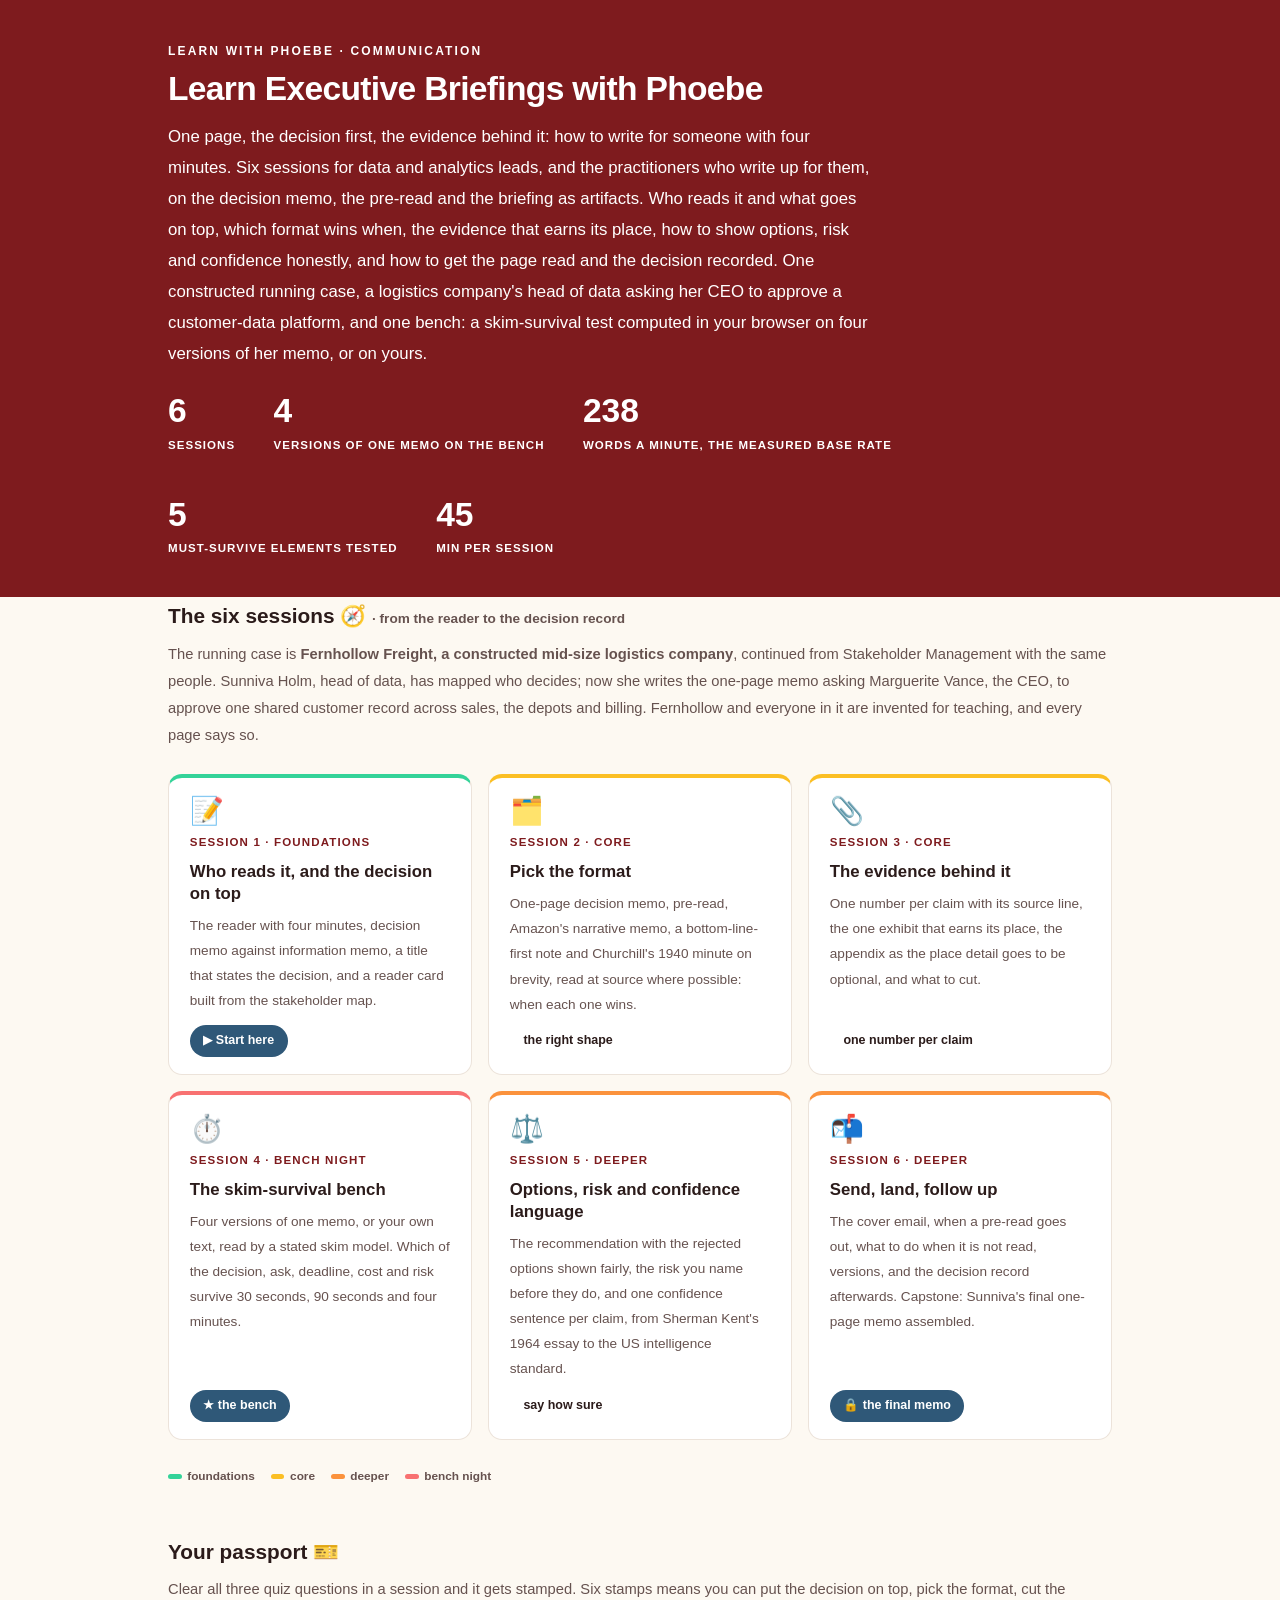
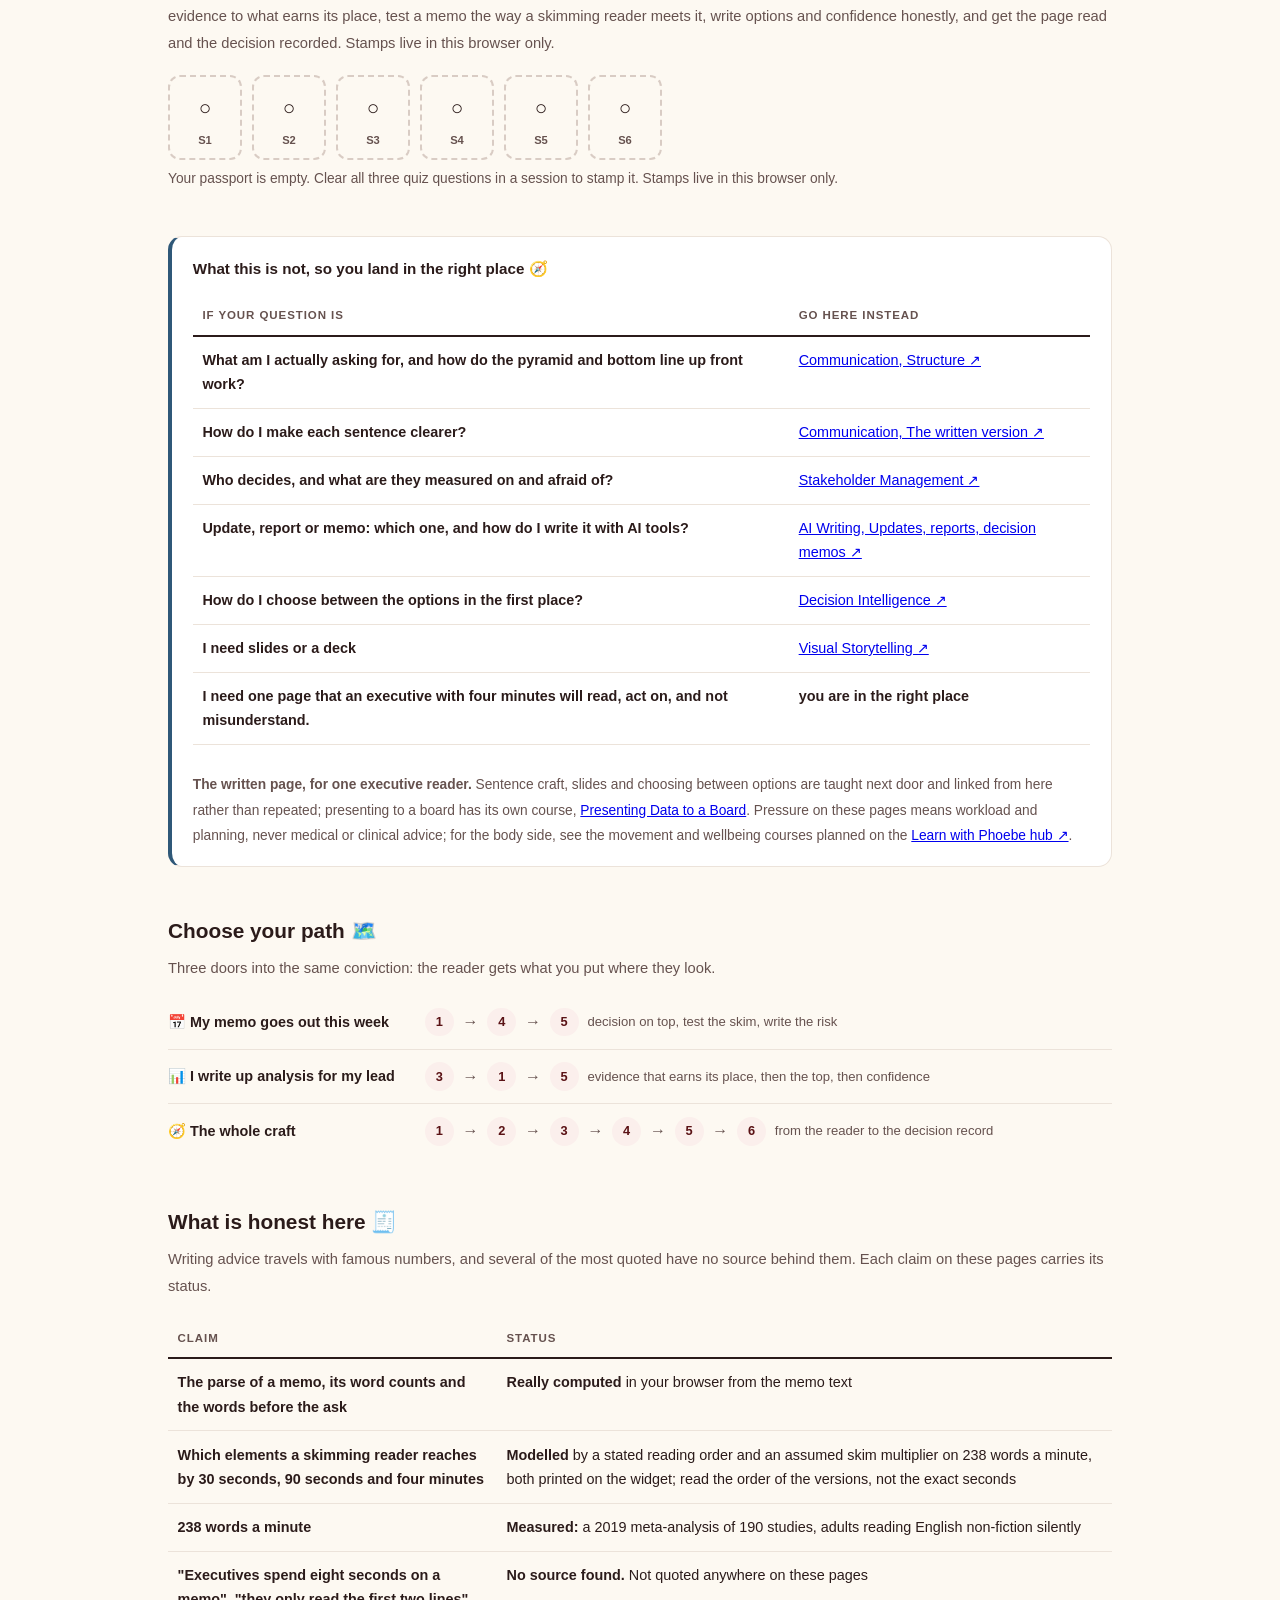
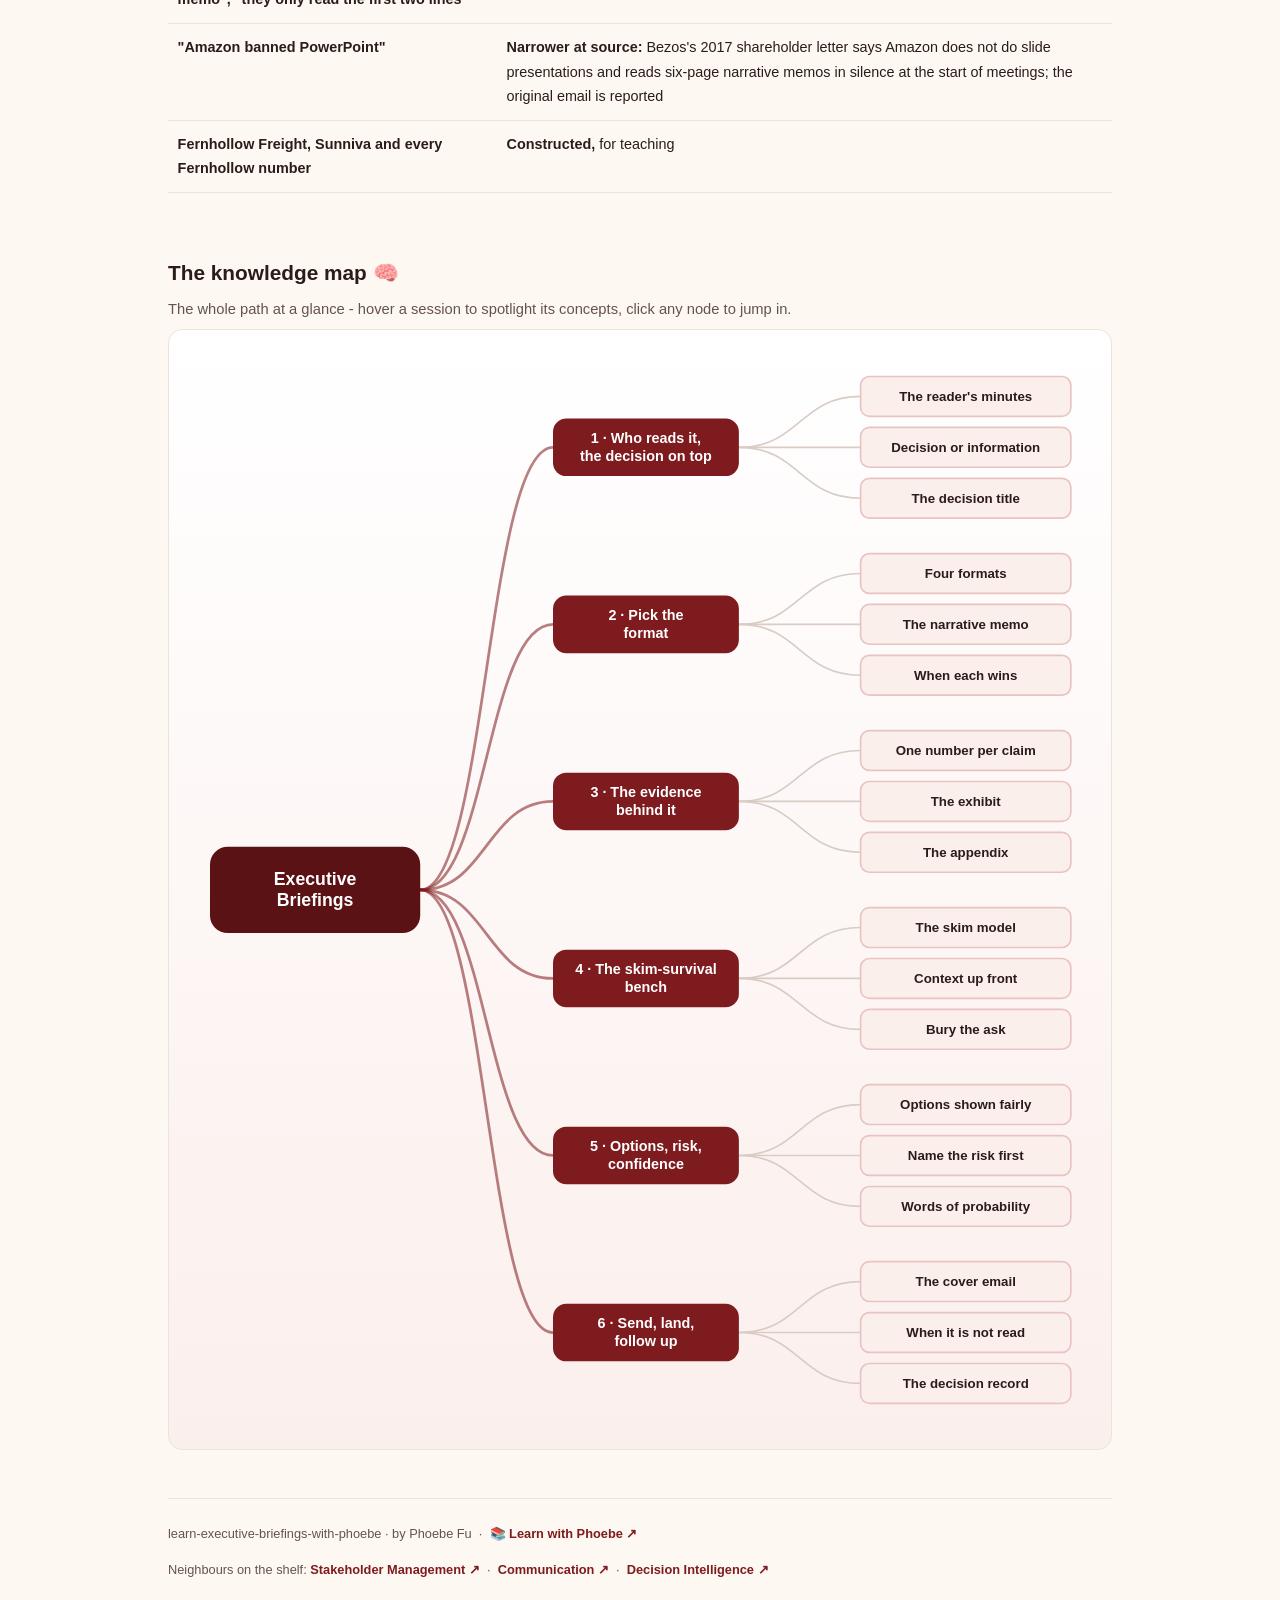
==== commit d2867b41: "Link the now-live Presenting Data to a Board course Co-Authored-By: Claude Opus 5.5 <noreply@anthrop" ====
--- a/index.html
+++ b/index.html
@@ -168,7 +168,7 @@
         <tr><td>I need slides or a deck</td><td><a href="https://phoebefu6.github.io/learn-visual-storytelling-with-phoebe/">Visual Storytelling ↗</a></td></tr>
         <tr><td><strong>I need one page that an executive with four minutes will read, act on, and not misunderstand.</strong></td><td><strong>you are in the right place</strong></td></tr>
       </table>
-      <p style="margin-top:.7rem;font-size:.86rem;color:var(--muted)"><strong>The written page, for one executive reader.</strong> Sentence craft, slides and choosing between options are taught next door and linked from here rather than repeated; presenting to a board is a planned course. Pressure on these pages means workload and planning, never medical or clinical advice; for the body side, see the movement and wellbeing courses planned on the <a href="https://phoebefu6.github.io/learn-with-phoebe/">Learn with Phoebe hub ↗</a>.</p>
+      <p style="margin-top:.7rem;font-size:.86rem;color:var(--muted)"><strong>The written page, for one executive reader.</strong> Sentence craft, slides and choosing between options are taught next door and linked from here rather than repeated; presenting to a board has its own course, <a href="https://phoebefu6.github.io/learn-presenting-to-a-board-with-phoebe/">Presenting Data to a Board</a>. Pressure on these pages means workload and planning, never medical or clinical advice; for the body side, see the movement and wellbeing courses planned on the <a href="https://phoebefu6.github.io/learn-with-phoebe/">Learn with Phoebe hub ↗</a>.</p>
     </div>
   </section>
   <section class="section">
